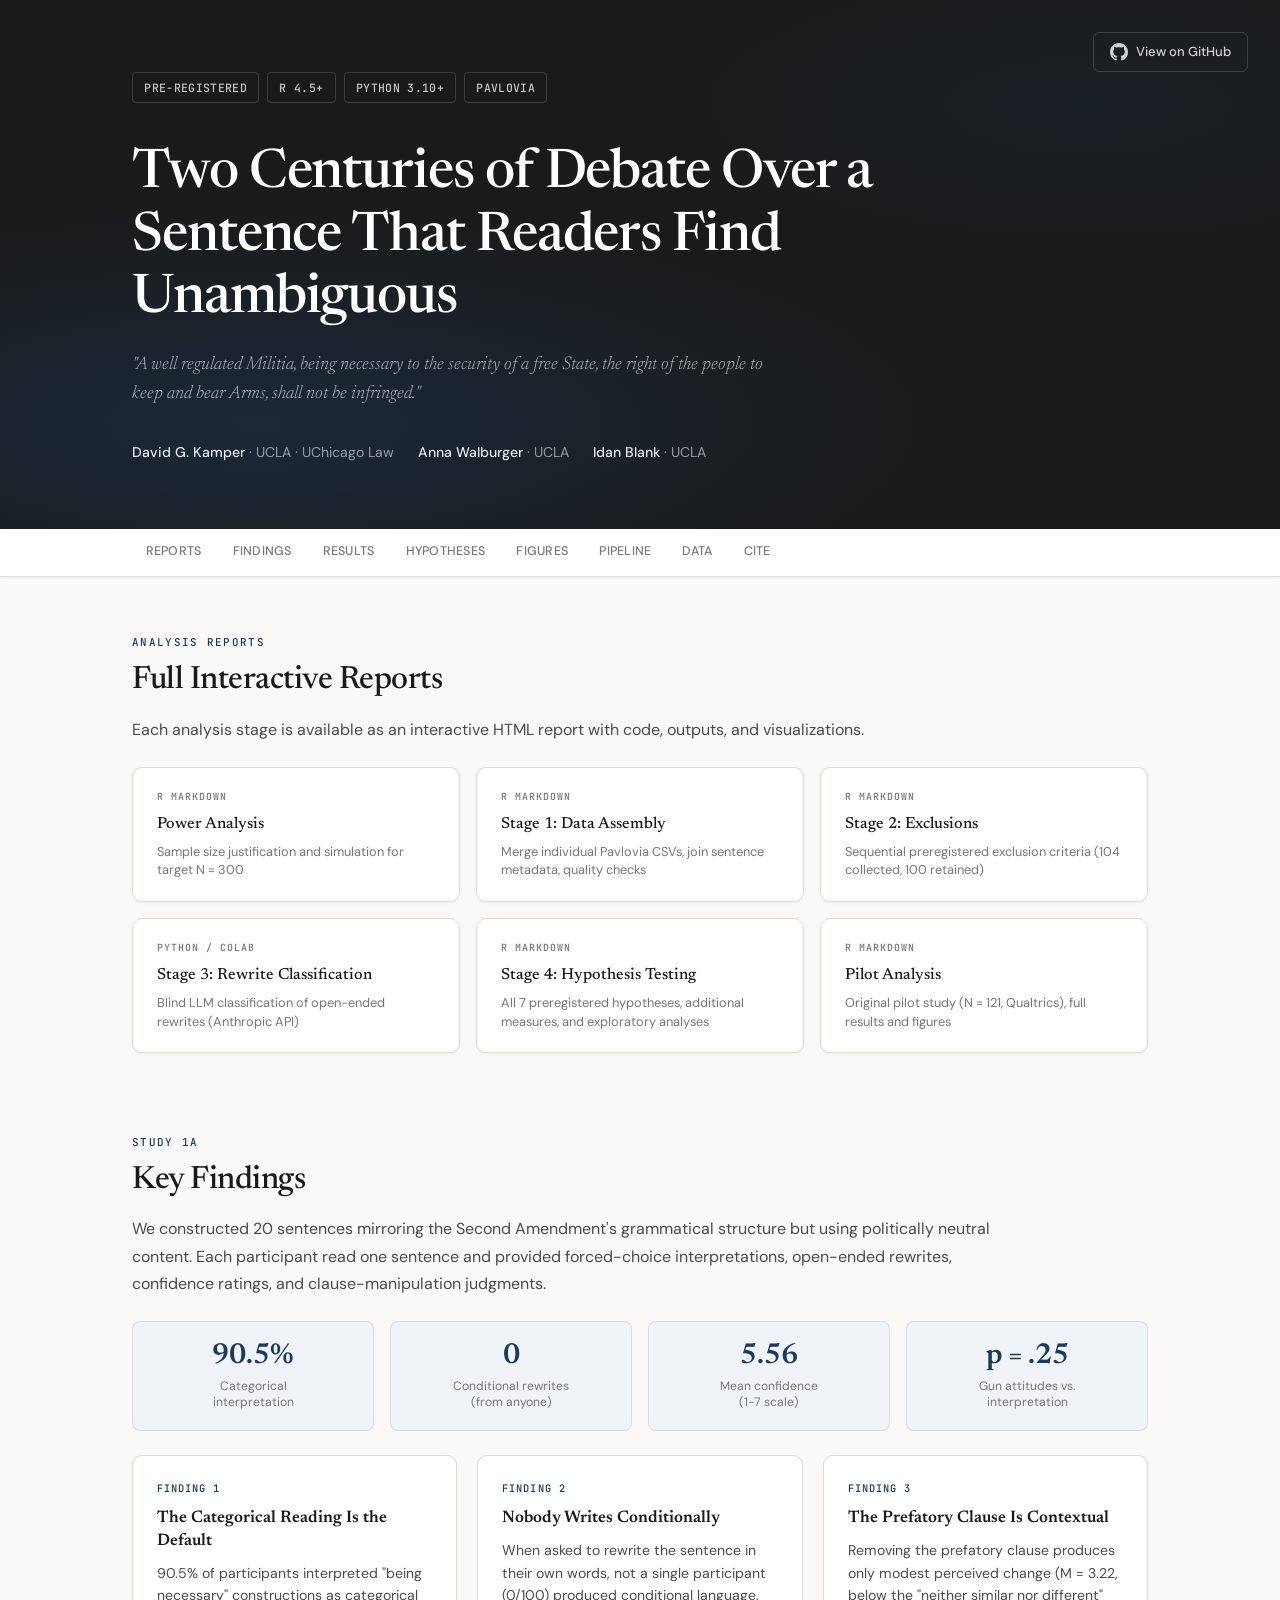
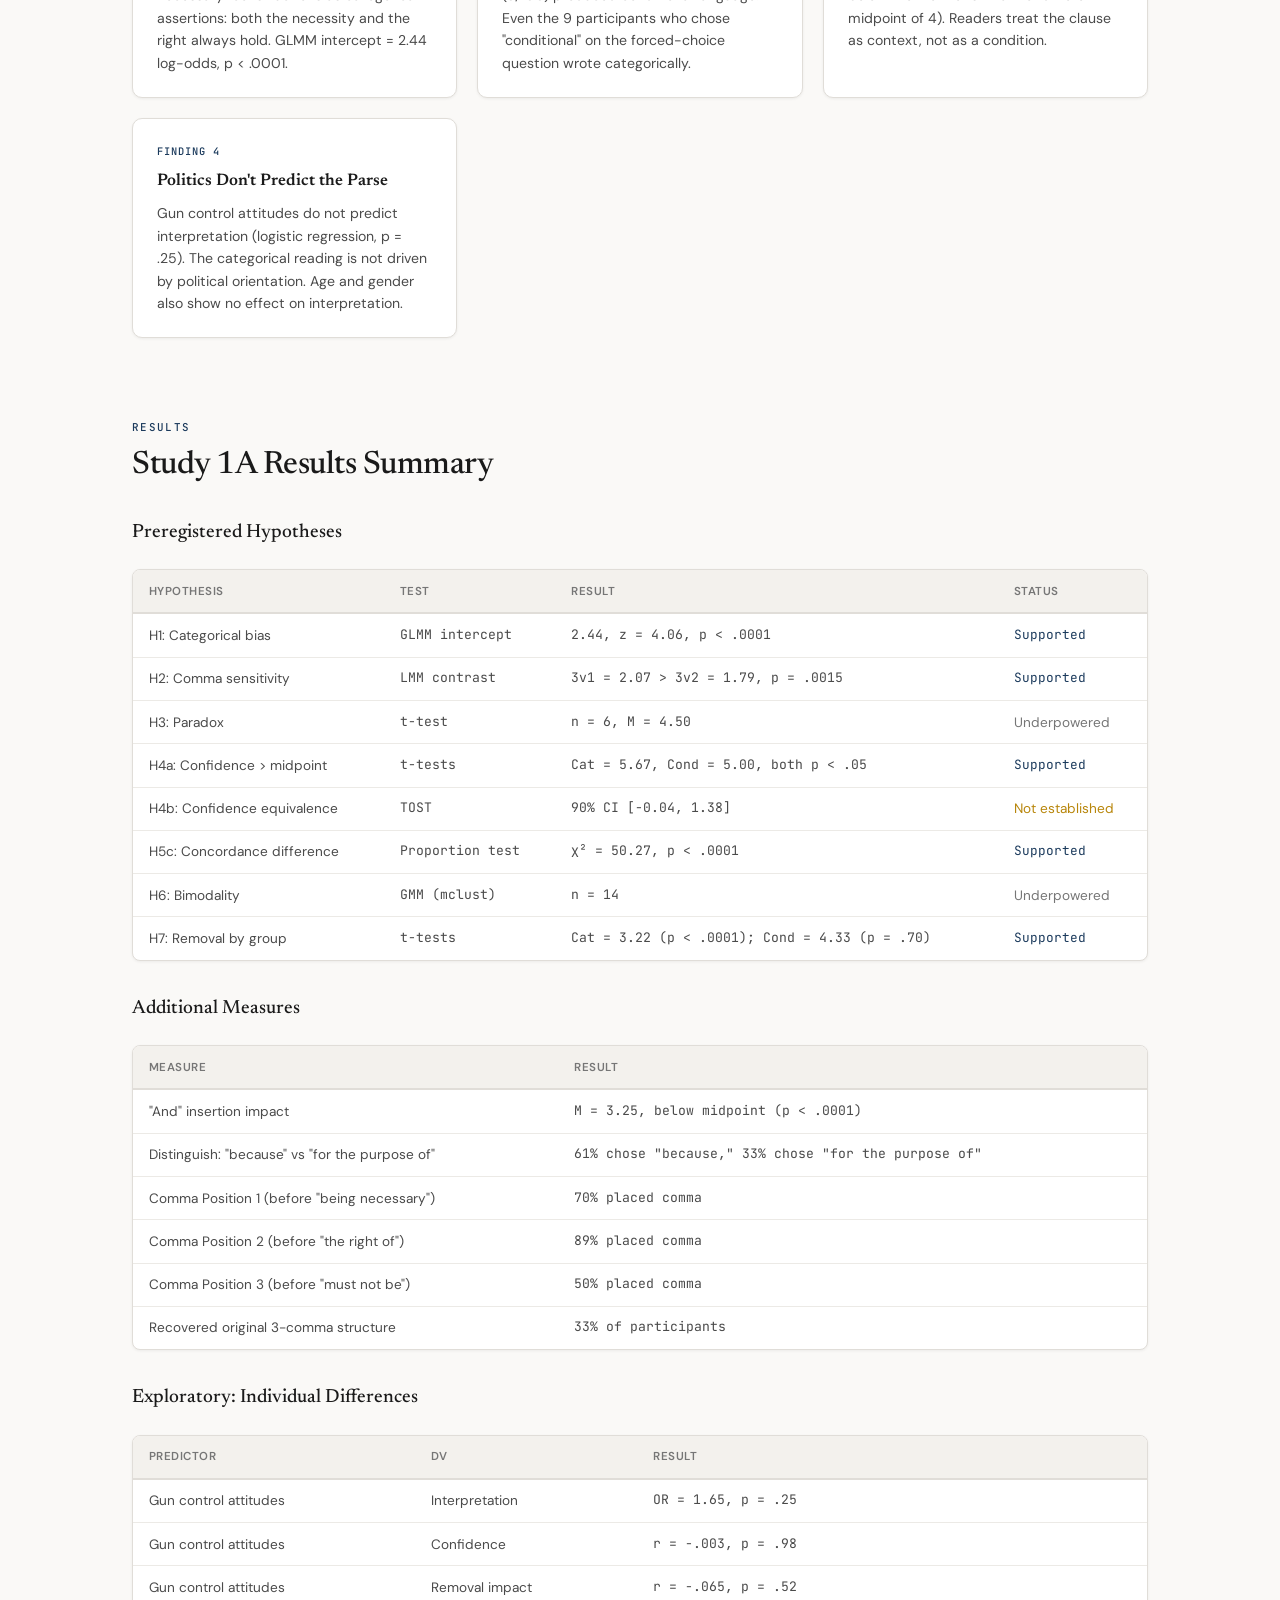
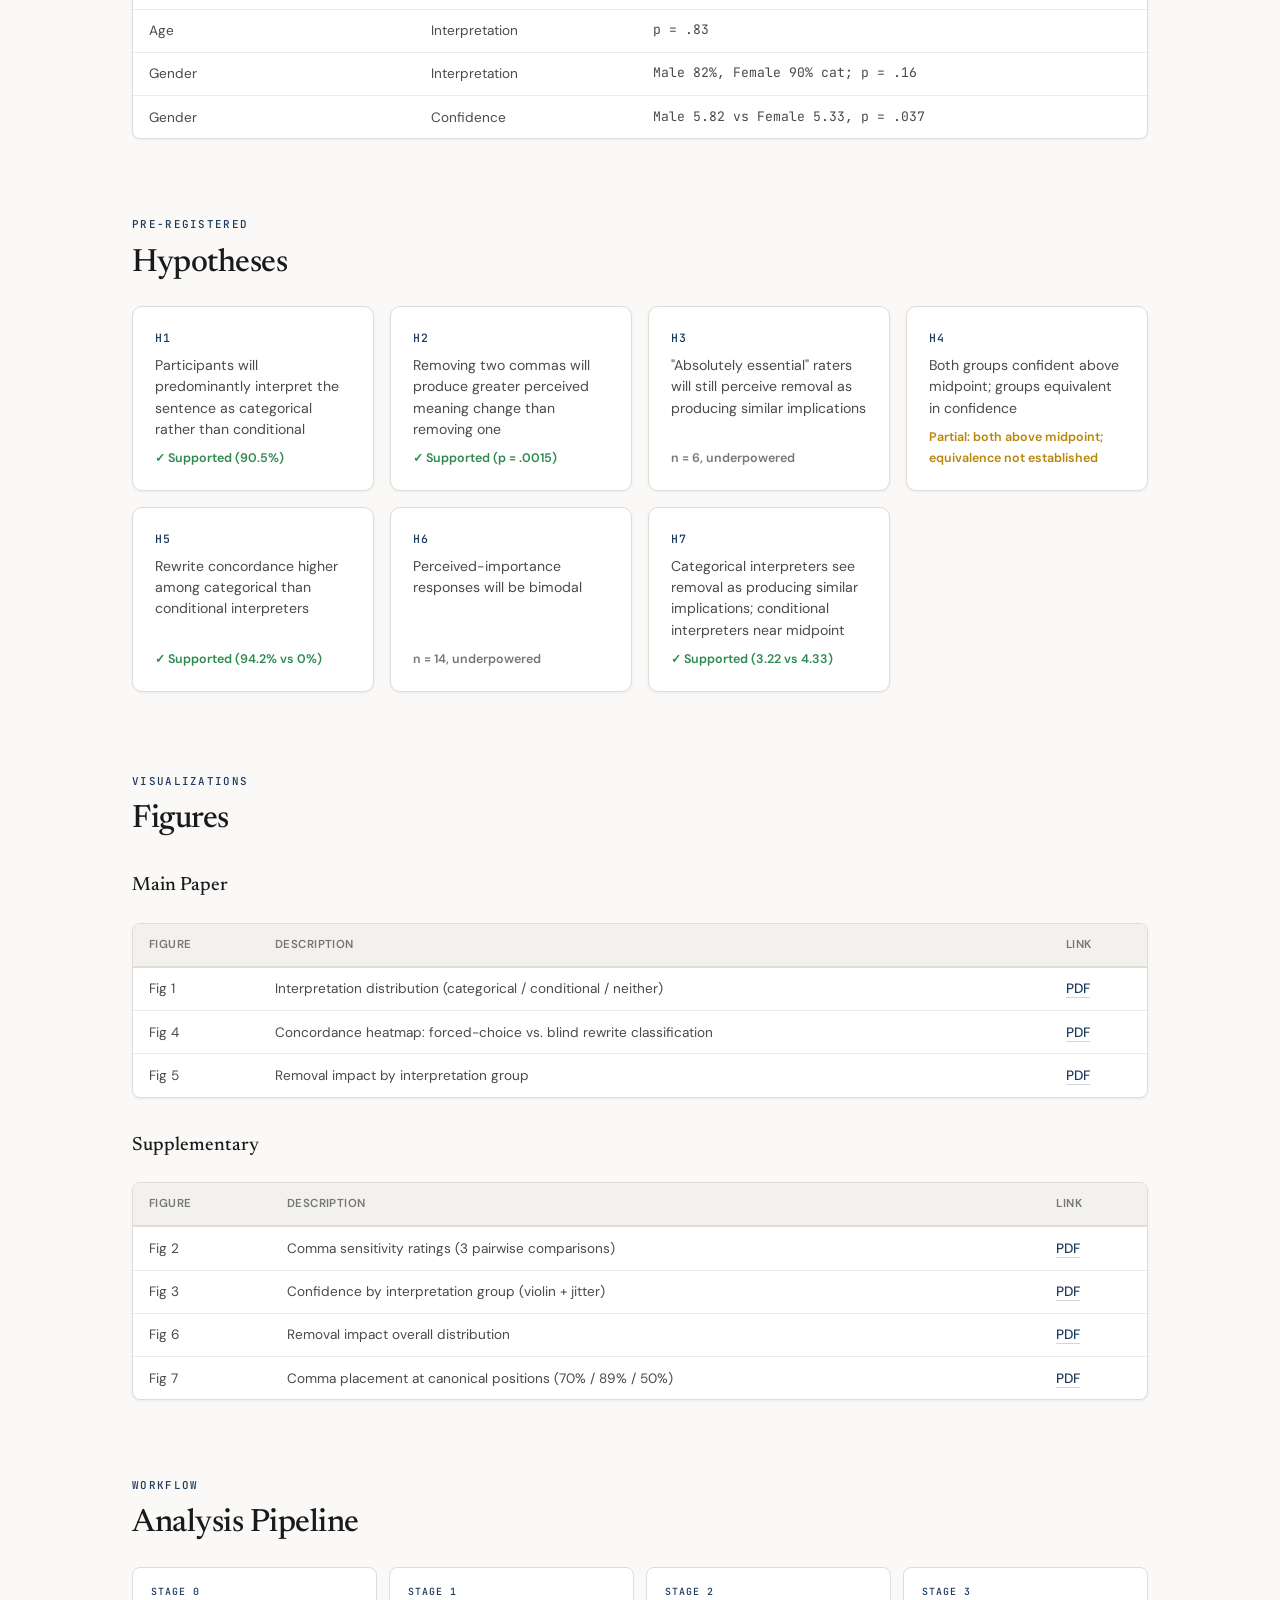
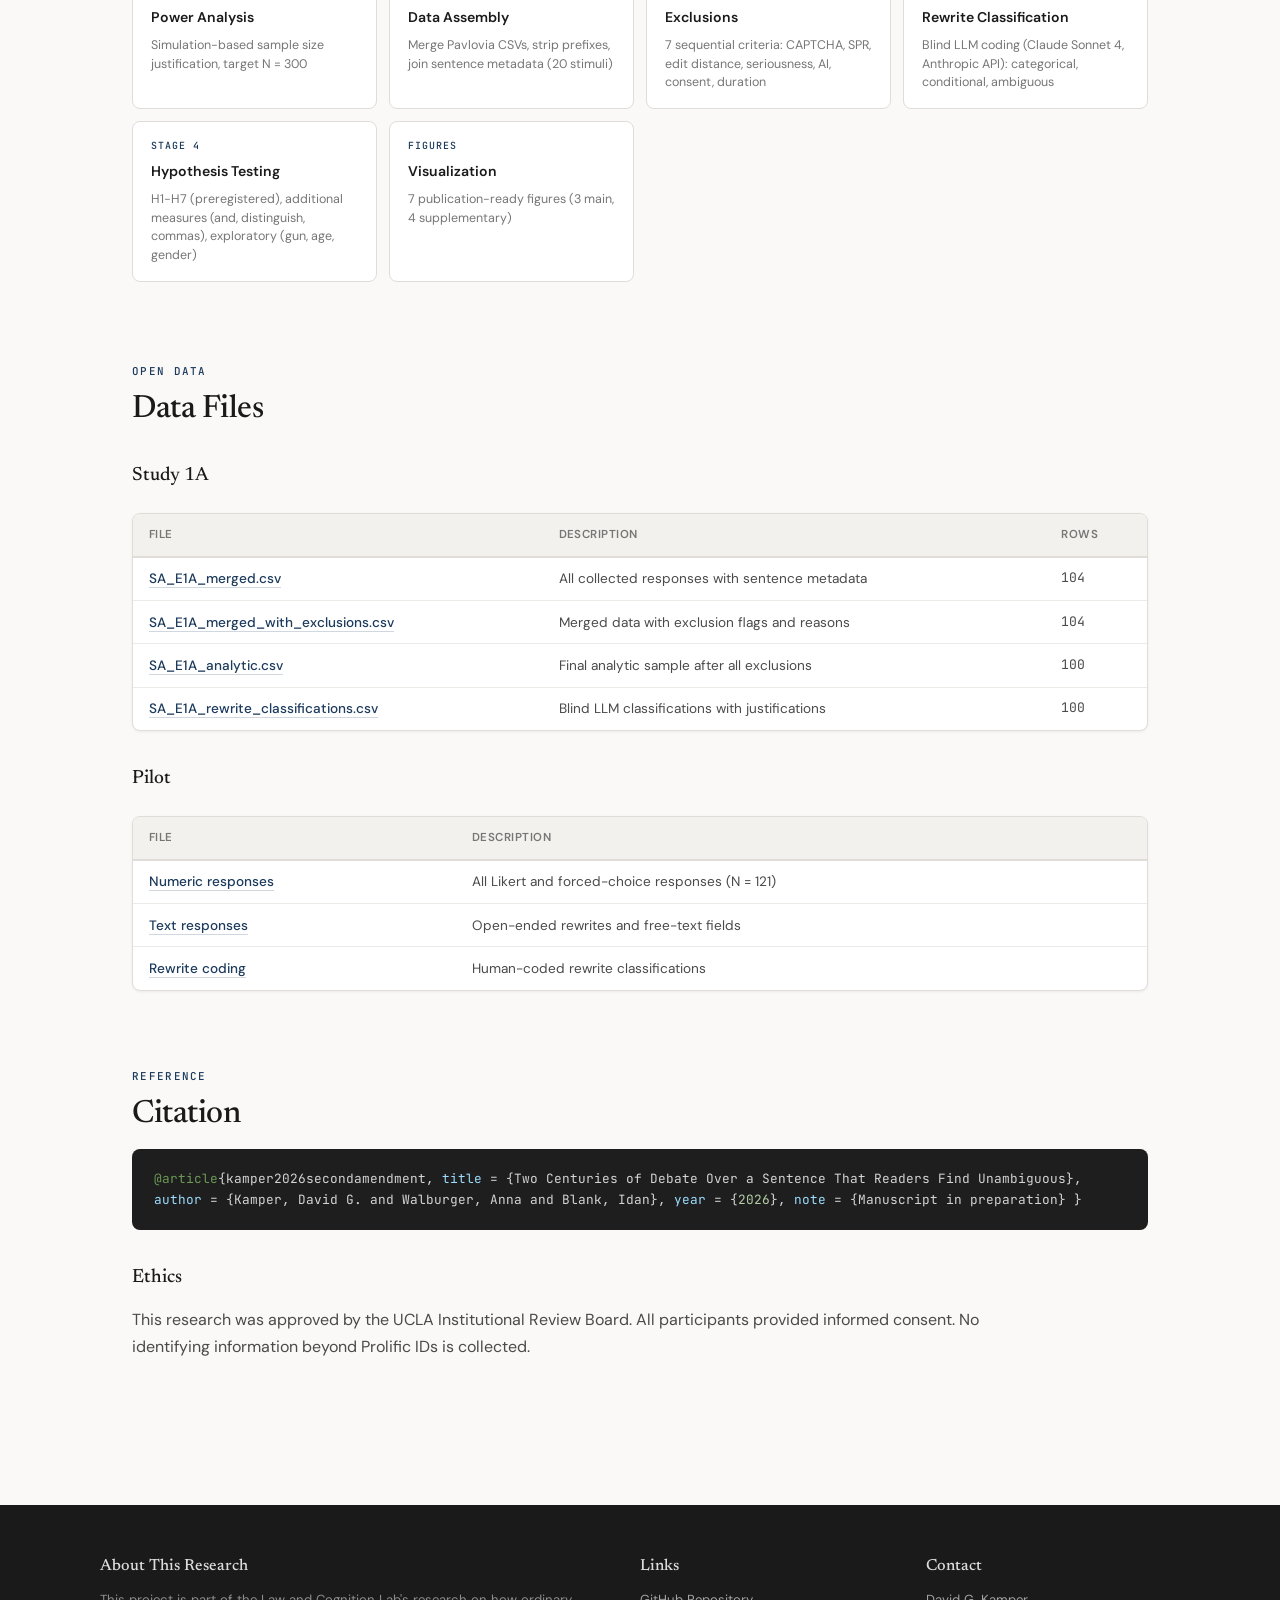
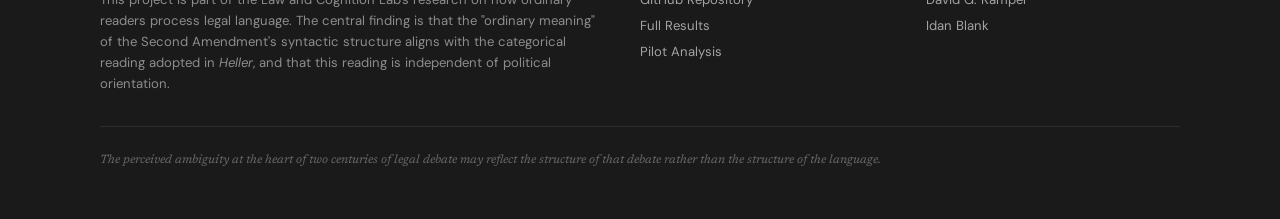
==== index.html @ bdb64052 "push index" ====
<!DOCTYPE html>
<html lang="en">
<head>
<meta charset="UTF-8">
<meta name="viewport" content="width=device-width, initial-scale=1.0">
<title>Two Centuries of Debate Over a Sentence That Readers Find Unambiguous</title>
<meta name="description" content="Empirical evidence for Second Amendment textualism: how contemporary readers interpret 'being necessary' constructions">
<link rel="preconnect" href="https://fonts.googleapis.com">
<link rel="preconnect" href="https://fonts.gstatic.com" crossorigin>
<link href="https://fonts.googleapis.com/css2?family=Newsreader:ital,opsz,wght@0,6..72,300;0,6..72,400;0,6..72,500;0,6..72,600;1,6..72,400;1,6..72,500&family=JetBrains+Mono:wght@400;500&family=DM+Sans:ital,wght@0,400;0,500;0,600;1,400&display=swap" rel="stylesheet">
<style>
  :root {
    --ink: #1a1a1a;
    --ink-secondary: #4a4a4a;
    --ink-muted: #767676;
    --surface: #faf9f7;
    --surface-warm: #f3f1ed;
    --surface-card: #ffffff;
    --accent: #1B3A5C;
    --accent-light: #2a5580;
    --accent-bg: #f0f4f8;
    --accent-red: #A4243B;
    --border: #e0ddd8;
    --border-light: #eceae6;
    --shadow-sm: 0 1px 3px rgba(0,0,0,.06);
    --shadow-md: 0 4px 16px rgba(0,0,0,.07);
    --serif: 'Newsreader', 'Georgia', serif;
    --sans: 'DM Sans', -apple-system, sans-serif;
    --mono: 'JetBrains Mono', 'Menlo', monospace;
    --max-w: 860px;
    --max-w-wide: 1080px;
  }

  *, *::before, *::after { box-sizing: border-box; margin: 0; padding: 0; }
  html { scroll-behavior: smooth; }

  body {
    font-family: var(--sans);
    font-size: 16px;
    line-height: 1.7;
    color: var(--ink);
    background: var(--surface);
    -webkit-font-smoothing: antialiased;
  }

  /* ===== HERO ===== */
  .hero {
    background: var(--ink);
    color: #fff;
    position: relative;
    overflow: hidden;
  }
  .hero::before {
    content: '';
    position: absolute;
    inset: 0;
    background:
      radial-gradient(ellipse 80% 60% at 20% 80%, rgba(27,58,92,.45) 0%, transparent 70%),
      radial-gradient(ellipse 60% 50% at 85% 20%, rgba(27,58,92,.2) 0%, transparent 60%);
    pointer-events: none;
  }
  .hero-inner {
    max-width: var(--max-w-wide);
    margin: 0 auto;
    padding: 4.5rem 2rem 4rem;
    position: relative;
    z-index: 1;
  }
  .hero-badges {
    display: flex;
    gap: .5rem;
    flex-wrap: wrap;
    margin-bottom: 2.5rem;
  }
  .hero-badges a {
    display: inline-flex;
    align-items: center;
    gap: .35rem;
    padding: .3rem .7rem;
    border-radius: 4px;
    font-size: .72rem;
    font-family: var(--mono);
    font-weight: 500;
    text-decoration: none;
    letter-spacing: .03em;
    text-transform: uppercase;
    border: 1px solid rgba(255,255,255,.15);
    color: rgba(255,255,255,.75);
    transition: all .2s;
  }
  .hero-badges a:hover {
    border-color: rgba(255,255,255,.4);
    color: #fff;
    background: rgba(255,255,255,.06);
  }
  .hero h1 {
    font-family: var(--serif);
    font-size: clamp(2.2rem, 5vw, 3.4rem);
    font-weight: 500;
    line-height: 1.15;
    letter-spacing: -.02em;
    max-width: 780px;
    margin-bottom: 1.2rem;
  }
  .hero-subtitle {
    font-family: var(--serif);
    font-size: clamp(.95rem, 2vw, 1.15rem);
    font-weight: 300;
    line-height: 1.6;
    color: rgba(255,255,255,.65);
    max-width: 660px;
    margin-bottom: 2rem;
    font-style: italic;
  }
  .hero-authors {
    display: flex;
    flex-wrap: wrap;
    gap: .4rem 1.5rem;
    font-size: .88rem;
    color: rgba(255,255,255,.55);
  }
  .hero-authors span { white-space: nowrap; }
  .hero-authors strong { color: rgba(255,255,255,.9); font-weight: 500; }
  .hero-github {
    position: absolute;
    top: 2rem;
    right: 2rem;
    z-index: 2;
    display: flex;
    align-items: center;
    gap: .5rem;
    padding: .5rem 1rem;
    border-radius: 6px;
    border: 1px solid rgba(255,255,255,.15);
    color: rgba(255,255,255,.8);
    text-decoration: none;
    font-size: .82rem;
    font-weight: 500;
    transition: all .2s;
  }
  .hero-github:hover {
    background: rgba(255,255,255,.08);
    border-color: rgba(255,255,255,.3);
    color: #fff;
  }
  .hero-github svg { width: 18px; height: 18px; fill: currentColor; }

  /* ===== NAV ===== */
  .nav-bar {
    background: var(--surface-card);
    border-bottom: 1px solid var(--border);
    position: sticky;
    top: 0;
    z-index: 100;
    box-shadow: var(--shadow-sm);
  }
  .nav-inner {
    max-width: var(--max-w-wide);
    margin: 0 auto;
    padding: 0 2rem;
    display: flex;
    gap: .25rem;
    overflow-x: auto;
    scrollbar-width: none;
  }
  .nav-inner::-webkit-scrollbar { display: none; }
  .nav-inner a {
    display: inline-block;
    padding: .75rem .85rem;
    font-size: .78rem;
    font-weight: 500;
    letter-spacing: .02em;
    text-transform: uppercase;
    text-decoration: none;
    color: var(--ink-muted);
    white-space: nowrap;
    border-bottom: 2px solid transparent;
    transition: all .15s;
  }
  .nav-inner a:hover { color: var(--ink); border-bottom-color: var(--border); }

  /* ===== MAIN ===== */
  .main { max-width: var(--max-w-wide); margin: 0 auto; padding: 0 2rem 5rem; }

  /* ===== SECTIONS ===== */
  .section { padding: 3.5rem 0 0; }
  .section-label {
    font-family: var(--mono);
    font-size: .68rem;
    font-weight: 500;
    letter-spacing: .12em;
    text-transform: uppercase;
    color: var(--accent);
    margin-bottom: .6rem;
  }
  .section h2 {
    font-family: var(--serif);
    font-size: clamp(1.5rem, 3vw, 2rem);
    font-weight: 500;
    letter-spacing: -.015em;
    line-height: 1.2;
    margin-bottom: 1rem;
  }
  .section h3 {
    font-family: var(--serif);
    font-size: 1.2rem;
    font-weight: 500;
    margin: 2rem 0 .75rem;
    color: var(--ink);
  }
  .section p {
    max-width: var(--max-w);
    color: var(--ink-secondary);
    margin-bottom: 1rem;
  }
  .amendment-quote {
    font-family: var(--serif);
    font-style: italic;
    font-size: 1.05rem;
    color: var(--ink-muted);
    border-left: 3px solid var(--accent);
    padding: .8rem 1.2rem;
    margin: 1.5rem 0;
    max-width: var(--max-w);
    line-height: 1.6;
  }

  /* ===== STAT HIGHLIGHT ===== */
  .stat-row {
    display: grid;
    grid-template-columns: repeat(auto-fit, minmax(170px, 1fr));
    gap: 1rem;
    margin: 1.5rem 0;
  }
  .stat-box {
    background: var(--accent-bg);
    border: 1px solid rgba(27,58,92,.12);
    border-radius: 8px;
    padding: 1.2rem;
    text-align: center;
  }
  .stat-box .stat-val {
    font-family: var(--serif);
    font-size: 1.8rem;
    font-weight: 600;
    color: var(--accent);
    line-height: 1.1;
  }
  .stat-box .stat-label {
    font-size: .76rem;
    color: var(--ink-muted);
    margin-top: .3rem;
    line-height: 1.35;
  }

  /* ===== FINDINGS CARDS ===== */
  .findings-grid {
    display: grid;
    grid-template-columns: repeat(auto-fit, minmax(280px, 1fr));
    gap: 1.25rem;
    margin: 1.5rem 0;
  }
  .finding-card {
    background: var(--surface-card);
    border: 1px solid var(--border);
    border-radius: 10px;
    padding: 1.5rem 1.5rem 1.4rem;
    box-shadow: var(--shadow-sm);
    transition: box-shadow .2s, transform .2s;
  }
  .finding-card:hover { box-shadow: var(--shadow-md); transform: translateY(-2px); }
  .finding-card .finding-num {
    font-family: var(--mono);
    font-size: .65rem;
    font-weight: 500;
    letter-spacing: .1em;
    text-transform: uppercase;
    color: var(--accent);
    margin-bottom: .6rem;
  }
  .finding-card .finding-title {
    font-family: var(--serif);
    font-size: 1.05rem;
    font-weight: 600;
    line-height: 1.35;
    margin-bottom: .6rem;
  }
  .finding-card p { font-size: .88rem; line-height: 1.6; color: var(--ink-secondary); margin: 0; }

  /* ===== TABLES ===== */
  .table-wrap {
    overflow-x: auto;
    margin: 1.25rem 0;
    border-radius: 8px;
    border: 1px solid var(--border);
    background: var(--surface-card);
    box-shadow: var(--shadow-sm);
  }
  table { width: 100%; border-collapse: collapse; font-size: .85rem; }
  thead th {
    text-align: left;
    padding: .7rem 1rem;
    font-weight: 600;
    font-size: .72rem;
    letter-spacing: .04em;
    text-transform: uppercase;
    color: var(--ink-muted);
    background: var(--surface-warm);
    border-bottom: 2px solid var(--border);
    white-space: nowrap;
  }
  tbody td {
    padding: .6rem 1rem;
    border-bottom: 1px solid var(--border-light);
    color: var(--ink-secondary);
    vertical-align: top;
  }
  tbody tr:last-child td { border-bottom: none; }
  tbody tr:hover { background: rgba(0,0,0,.015); }
  td a { color: var(--accent); text-decoration: none; font-weight: 500; border-bottom: 1px solid rgba(27,58,92,.2); transition: border-color .15s; }
  td a:hover { border-color: var(--accent); }
  .sig { font-family: var(--mono); font-size: .8rem; color: var(--accent); }
  td.mono { font-family: var(--mono); font-size: .82rem; }

  /* ===== HYPOTHESIS CARDS ===== */
  .hyp-grid {
    display: grid;
    grid-template-columns: repeat(auto-fit, minmax(240px, 1fr));
    gap: 1rem;
    margin: 1.5rem 0;
  }
  .hyp-card {
    background: var(--surface-card);
    border: 1px solid var(--border);
    border-radius: 10px;
    padding: 1.3rem 1.4rem;
    box-shadow: var(--shadow-sm);
    display: flex;
    flex-direction: column;
    gap: .5rem;
  }
  .hyp-card .hyp-id { font-family: var(--mono); font-size: .72rem; font-weight: 500; letter-spacing: .08em; color: var(--accent); }
  .hyp-card .hyp-desc { font-size: .88rem; color: var(--ink-secondary); line-height: 1.5; flex: 1; }
  .hyp-card .hyp-status { font-size: .78rem; font-weight: 600; display: flex; align-items: center; gap: .3rem; }
  .hyp-status.supported { color: #2d8a4e; }
  .hyp-status.underpowered { color: var(--ink-muted); }
  .hyp-status.partial { color: #b8860b; }

  /* ===== REPORT LINKS ===== */
  .report-grid {
    display: grid;
    grid-template-columns: repeat(auto-fit, minmax(280px, 1fr));
    gap: 1rem;
    margin: 1.5rem 0;
  }
  .report-card {
    display: block;
    background: var(--surface-card);
    border: 1px solid var(--border);
    border-radius: 10px;
    padding: 1.3rem 1.5rem;
    text-decoration: none;
    box-shadow: var(--shadow-sm);
    transition: all .2s;
    position: relative;
    overflow: hidden;
  }
  .report-card:hover { box-shadow: var(--shadow-md); border-color: rgba(27,58,92,.25); transform: translateY(-2px); }
  .report-card::after {
    content: '\2192';
    position: absolute;
    right: 1.2rem;
    top: 50%;
    transform: translateY(-50%);
    color: var(--accent);
    font-size: 1.1rem;
    opacity: 0;
    transition: all .2s;
  }
  .report-card:hover::after { opacity: 1; }
  .report-card .rc-lang { font-family: var(--mono); font-size: .62rem; font-weight: 500; letter-spacing: .1em; text-transform: uppercase; color: var(--ink-muted); margin-bottom: .35rem; }
  .report-card .rc-title { font-family: var(--serif); font-size: 1rem; font-weight: 500; color: var(--ink); margin-bottom: .3rem; padding-right: 1.5rem; }
  .report-card .rc-desc { font-size: .8rem; color: var(--ink-muted); line-height: 1.45; }

  /* ===== PIPELINE ===== */
  .pipeline {
    display: grid;
    grid-template-columns: repeat(auto-fit, minmax(220px, 1fr));
    gap: .75rem;
    margin: 1.5rem 0;
  }
  .pipe-step {
    background: var(--surface-card);
    border: 1px solid var(--border);
    border-radius: 8px;
    padding: 1rem 1.1rem;
  }
  .pipe-step .pipe-num { font-family: var(--mono); font-size: .62rem; font-weight: 500; letter-spacing: .1em; text-transform: uppercase; color: var(--accent); margin-bottom: .3rem; }
  .pipe-step .pipe-title { font-weight: 600; font-size: .88rem; margin-bottom: .4rem; }
  .pipe-step .pipe-items { font-size: .78rem; color: var(--ink-muted); line-height: 1.5; }

  /* ===== CODE BLOCK ===== */
  .code-block {
    background: #1e1e1e;
    color: #d4d4d4;
    border-radius: 8px;
    padding: 1.2rem 1.4rem;
    font-family: var(--mono);
    font-size: .8rem;
    line-height: 1.65;
    overflow-x: auto;
    margin: 1rem 0;
  }
  .code-block .comment { color: #6a9955; }
  .code-block .val { color: #b5cea8; }
  .code-block .key { color: #9cdcfe; }

  /* ===== FOOTER ===== */
  .footer {
    background: var(--ink);
    color: rgba(255,255,255,.5);
    padding: 3rem 2rem;
    margin-top: 3rem;
  }
  .footer-inner {
    max-width: var(--max-w-wide);
    margin: 0 auto;
    display: grid;
    grid-template-columns: 2fr 1fr 1fr;
    gap: 2rem;
  }
  .footer h4 { color: rgba(255,255,255,.85); font-family: var(--serif); font-size: 1rem; font-weight: 500; margin-bottom: .6rem; }
  .footer p, .footer a { font-size: .82rem; line-height: 1.6; }
  .footer a { color: rgba(255,255,255,.6); text-decoration: none; transition: color .15s; }
  .footer a:hover { color: #fff; }
  .footer .footer-links { display: flex; flex-direction: column; gap: .3rem; }
  .footer-bottom {
    max-width: var(--max-w-wide);
    margin: 2rem auto 0;
    padding-top: 1.5rem;
    border-top: 1px solid rgba(255,255,255,.08);
    font-size: .75rem;
    font-style: italic;
    font-family: var(--serif);
    color: rgba(255,255,255,.35);
    line-height: 1.6;
  }

  @media (max-width: 768px) {
    .hero-inner { padding: 3rem 1.25rem 2.5rem; }
    .hero-github { position: static; margin-bottom: 1.5rem; width: fit-content; }
    .main { padding: 0 1.25rem 3rem; }
    .footer-inner { grid-template-columns: 1fr; gap: 1.5rem; }
    .nav-inner { padding: 0 1rem; }
  }

  @keyframes fadeUp {
    from { opacity: 0; transform: translateY(16px); }
    to { opacity: 1; transform: translateY(0); }
  }
  .hero h1, .hero-subtitle, .hero-authors, .hero-badges {
    animation: fadeUp .6s ease both;
  }
  .hero-subtitle { animation-delay: .1s; }
  .hero-authors { animation-delay: .2s; }
  .hero-badges { animation-delay: .05s; }
</style>
</head>
<body>

<!-- ===== HERO ===== -->
<header class="hero">
  <a class="hero-github" href="https://github.com/DGK-Law-and-Cognition-Lab/SecondAmendmentDependencies" target="_blank" rel="noopener">
    <svg viewBox="0 0 16 16"><path d="M8 0C3.58 0 0 3.58 0 8c0 3.54 2.29 6.53 5.47 7.59.4.07.55-.17.55-.38 0-.19-.01-.82-.01-1.49-2.01.37-2.53-.49-2.69-.94-.09-.23-.48-.94-.82-1.13-.28-.15-.68-.52-.01-.53.63-.01 1.08.58 1.23.82.72 1.21 1.87.87 2.33.66.07-.52.28-.87.51-1.07-1.78-.2-3.64-.89-3.64-3.95 0-.87.31-1.59.82-2.15-.08-.2-.36-1.02.08-2.12 0 0 .67-.21 2.2.82.64-.18 1.32-.27 2-.27.68 0 1.36.09 2 .27 1.53-1.04 2.2-.82 2.2-.82.44 1.1.16 1.92.08 2.12.51.56.82 1.27.82 2.15 0 3.07-1.87 3.75-3.65 3.95.29.25.54.73.54 1.48 0 1.07-.01 1.93-.01 2.2 0 .21.15.46.55.38A8.013 8.013 0 0016 8c0-4.42-3.58-8-8-8z"/></svg>
    View on GitHub
  </a>
  <div class="hero-inner">
    <div class="hero-badges">
      <a href="#">Pre-registered</a>
      <a href="https://www.r-project.org/" target="_blank" rel="noopener">R 4.5+</a>
      <a href="https://www.python.org/" target="_blank" rel="noopener">Python 3.10+</a>
      <a href="https://pavlovia.org/" target="_blank" rel="noopener">Pavlovia</a>
    </div>
    <h1>Two Centuries of Debate Over a Sentence That Readers Find Unambiguous</h1>
    <p class="hero-subtitle">"A well regulated Militia, being necessary to the security of a free State, the right of the people to keep and bear Arms, shall not be infringed."</p>
    <div class="hero-authors">
      <span><strong>David G. Kamper</strong> &middot; UCLA &middot; UChicago Law</span>
      <span><strong>Anna Walburger</strong> &middot; UCLA</span>
      <span><strong>Idan Blank</strong> &middot; UCLA</span>
    </div>
  </div>
</header>

<!-- ===== NAV ===== -->
<nav class="nav-bar">
  <div class="nav-inner">
    <a href="#reports">Reports</a>
    <a href="#findings">Findings</a>
    <a href="#results">Results</a>
    <a href="#hypotheses">Hypotheses</a>
    <a href="#figures">Figures</a>
    <a href="#pipeline">Pipeline</a>
    <a href="#data">Data</a>
    <a href="#cite">Cite</a>
  </div>
</nav>

<main class="main">

  <!-- ===== REPORTS ===== -->
  <section class="section" id="reports">
    <div class="section-label">Analysis Reports</div>
    <h2>Full Interactive Reports</h2>
    <p>Each analysis stage is available as an interactive HTML report with code, outputs, and visualizations.</p>

    <div class="report-grid">
      <a class="report-card" href="Code/R/Study1A/SA_E1A_Power_Analysis_v2.html">
        <div class="rc-lang">R Markdown</div>
        <div class="rc-title">Power Analysis</div>
        <div class="rc-desc">Sample size justification and simulation for target N = 300</div>
      </a>
      <a class="report-card" href="Code/R/Study1A/SA_E1A_Stage1_DataAssembly.html">
        <div class="rc-lang">R Markdown</div>
        <div class="rc-title">Stage 1: Data Assembly</div>
        <div class="rc-desc">Merge individual Pavlovia CSVs, join sentence metadata, quality checks</div>
      </a>
      <a class="report-card" href="Code/R/Study1A/SA_E1A_Stage2_Exclusions.html">
        <div class="rc-lang">R Markdown</div>
        <div class="rc-title">Stage 2: Exclusions</div>
        <div class="rc-desc">Sequential preregistered exclusion criteria (104 collected, 100 retained)</div>
      </a>
      <a class="report-card" href="Code/Python/Study1A/SA_E1A_Stage3_RewriteClassification.html">
        <div class="rc-lang">Python / Colab</div>
        <div class="rc-title">Stage 3: Rewrite Classification</div>
        <div class="rc-desc">Blind LLM classification of open-ended rewrites (Anthropic API)</div>
      </a>
      <a class="report-card" href="Code/R/Study1A/SA_E1A_Stage4_HypothesisTesting.html">
        <div class="rc-lang">R Markdown</div>
        <div class="rc-title">Stage 4: Hypothesis Testing</div>
        <div class="rc-desc">All 7 preregistered hypotheses, additional measures, and exploratory analyses</div>
      </a>
      <a class="report-card" href="Code/R/Pilot/PilotAnalysis_Final.html">
        <div class="rc-lang">R Markdown</div>
        <div class="rc-title">Pilot Analysis</div>
        <div class="rc-desc">Original pilot study (N = 121, Qualtrics), full results and figures</div>
      </a>
    </div>
  </section>

  <!-- ===== KEY FINDINGS ===== -->
  <section class="section" id="findings">
    <div class="section-label">Study 1A</div>
    <h2>Key Findings</h2>
    <p>We constructed 20 sentences mirroring the Second Amendment's grammatical structure but using politically neutral content. Each participant read one sentence and provided forced-choice interpretations, open-ended rewrites, confidence ratings, and clause-manipulation judgments.</p>

    <div class="stat-row">
      <div class="stat-box">
        <div class="stat-val">90.5%</div>
        <div class="stat-label">Categorical<br>interpretation</div>
      </div>
      <div class="stat-box">
        <div class="stat-val">0</div>
        <div class="stat-label">Conditional rewrites<br>(from anyone)</div>
      </div>
      <div class="stat-box">
        <div class="stat-val">5.56</div>
        <div class="stat-label">Mean confidence<br>(1-7 scale)</div>
      </div>
      <div class="stat-box">
        <div class="stat-val">p = .25</div>
        <div class="stat-label">Gun attitudes vs.<br>interpretation</div>
      </div>
    </div>

    <div class="findings-grid">
      <div class="finding-card">
        <div class="finding-num">Finding 1</div>
        <div class="finding-title">The Categorical Reading Is the Default</div>
        <p>90.5% of participants interpreted "being necessary" constructions as categorical assertions: both the necessity and the right always hold. GLMM intercept = 2.44 log-odds, p &lt; .0001.</p>
      </div>
      <div class="finding-card">
        <div class="finding-num">Finding 2</div>
        <div class="finding-title">Nobody Writes Conditionally</div>
        <p>When asked to rewrite the sentence in their own words, not a single participant (0/100) produced conditional language. Even the 9 participants who chose "conditional" on the forced-choice question wrote categorically.</p>
      </div>
      <div class="finding-card">
        <div class="finding-num">Finding 3</div>
        <div class="finding-title">The Prefatory Clause Is Contextual</div>
        <p>Removing the prefatory clause produces only modest perceived change (M = 3.22, below the "neither similar nor different" midpoint of 4). Readers treat the clause as context, not as a condition.</p>
      </div>
      <div class="finding-card">
        <div class="finding-num">Finding 4</div>
        <div class="finding-title">Politics Don't Predict the Parse</div>
        <p>Gun control attitudes do not predict interpretation (logistic regression, p = .25). The categorical reading is not driven by political orientation. Age and gender also show no effect on interpretation.</p>
      </div>
    </div>
  </section>

  <!-- ===== RESULTS TABLE ===== -->
  <section class="section" id="results">
    <div class="section-label">Results</div>
    <h2>Study 1A Results Summary</h2>

    <h3>Preregistered Hypotheses</h3>
    <div class="table-wrap">
      <table>
        <thead><tr><th>Hypothesis</th><th>Test</th><th>Result</th><th>Status</th></tr></thead>
        <tbody>
          <tr><td>H1: Categorical bias</td><td class="mono">GLMM intercept</td><td class="mono">2.44, z = 4.06, p &lt; .0001</td><td class="sig">Supported</td></tr>
          <tr><td>H2: Comma sensitivity</td><td class="mono">LMM contrast</td><td class="mono">3v1 = 2.07 > 3v2 = 1.79, p = .0015</td><td class="sig">Supported</td></tr>
          <tr><td>H3: Paradox</td><td class="mono">t-test</td><td class="mono">n = 6, M = 4.50</td><td style="color:var(--ink-muted)">Underpowered</td></tr>
          <tr><td>H4a: Confidence > midpoint</td><td class="mono">t-tests</td><td class="mono">Cat = 5.67, Cond = 5.00, both p &lt; .05</td><td class="sig">Supported</td></tr>
          <tr><td>H4b: Confidence equivalence</td><td class="mono">TOST</td><td class="mono">90% CI [-0.04, 1.38]</td><td style="color:#b8860b">Not established</td></tr>
          <tr><td>H5c: Concordance difference</td><td class="mono">Proportion test</td><td class="mono">&chi;&sup2; = 50.27, p &lt; .0001</td><td class="sig">Supported</td></tr>
          <tr><td>H6: Bimodality</td><td class="mono">GMM (mclust)</td><td class="mono">n = 14</td><td style="color:var(--ink-muted)">Underpowered</td></tr>
          <tr><td>H7: Removal by group</td><td class="mono">t-tests</td><td class="mono">Cat = 3.22 (p &lt; .0001); Cond = 4.33 (p = .70)</td><td class="sig">Supported</td></tr>
        </tbody>
      </table>
    </div>

    <h3>Additional Measures</h3>
    <div class="table-wrap">
      <table>
        <thead><tr><th>Measure</th><th>Result</th></tr></thead>
        <tbody>
          <tr><td>"And" insertion impact</td><td class="mono">M = 3.25, below midpoint (p &lt; .0001)</td></tr>
          <tr><td>Distinguish: "because" vs "for the purpose of"</td><td class="mono">61% chose "because," 33% chose "for the purpose of"</td></tr>
          <tr><td>Comma Position 1 (before "being necessary")</td><td class="mono">70% placed comma</td></tr>
          <tr><td>Comma Position 2 (before "the right of")</td><td class="mono">89% placed comma</td></tr>
          <tr><td>Comma Position 3 (before "must not be")</td><td class="mono">50% placed comma</td></tr>
          <tr><td>Recovered original 3-comma structure</td><td class="mono">33% of participants</td></tr>
        </tbody>
      </table>
    </div>

    <h3>Exploratory: Individual Differences</h3>
    <div class="table-wrap">
      <table>
        <thead><tr><th>Predictor</th><th>DV</th><th>Result</th></tr></thead>
        <tbody>
          <tr><td>Gun control attitudes</td><td>Interpretation</td><td class="mono">OR = 1.65, p = .25</td></tr>
          <tr><td>Gun control attitudes</td><td>Confidence</td><td class="mono">r = -.003, p = .98</td></tr>
          <tr><td>Gun control attitudes</td><td>Removal impact</td><td class="mono">r = -.065, p = .52</td></tr>
          <tr><td>Age</td><td>Interpretation</td><td class="mono">p = .83</td></tr>
          <tr><td>Gender</td><td>Interpretation</td><td class="mono">Male 82%, Female 90% cat; p = .16</td></tr>
          <tr><td>Gender</td><td>Confidence</td><td class="mono">Male 5.82 vs Female 5.33, p = .037</td></tr>
        </tbody>
      </table>
    </div>
  </section>

  <!-- ===== HYPOTHESES ===== -->
  <section class="section" id="hypotheses">
    <div class="section-label">Pre-registered</div>
    <h2>Hypotheses</h2>
    <div class="hyp-grid">
      <div class="hyp-card">
        <div class="hyp-id">H1</div>
        <div class="hyp-desc">Participants will predominantly interpret the sentence as categorical rather than conditional</div>
        <div class="hyp-status supported">&#10003; Supported (90.5%)</div>
      </div>
      <div class="hyp-card">
        <div class="hyp-id">H2</div>
        <div class="hyp-desc">Removing two commas will produce greater perceived meaning change than removing one</div>
        <div class="hyp-status supported">&#10003; Supported (p = .0015)</div>
      </div>
      <div class="hyp-card">
        <div class="hyp-id">H3</div>
        <div class="hyp-desc">"Absolutely essential" raters will still perceive removal as producing similar implications</div>
        <div class="hyp-status underpowered">n = 6, underpowered</div>
      </div>
      <div class="hyp-card">
        <div class="hyp-id">H4</div>
        <div class="hyp-desc">Both groups confident above midpoint; groups equivalent in confidence</div>
        <div class="hyp-status partial">Partial: both above midpoint; equivalence not established</div>
      </div>
      <div class="hyp-card">
        <div class="hyp-id">H5</div>
        <div class="hyp-desc">Rewrite concordance higher among categorical than conditional interpreters</div>
        <div class="hyp-status supported">&#10003; Supported (94.2% vs 0%)</div>
      </div>
      <div class="hyp-card">
        <div class="hyp-id">H6</div>
        <div class="hyp-desc">Perceived-importance responses will be bimodal</div>
        <div class="hyp-status underpowered">n = 14, underpowered</div>
      </div>
      <div class="hyp-card">
        <div class="hyp-id">H7</div>
        <div class="hyp-desc">Categorical interpreters see removal as producing similar implications; conditional interpreters near midpoint</div>
        <div class="hyp-status supported">&#10003; Supported (3.22 vs 4.33)</div>
      </div>
    </div>
  </section>

  <!-- ===== FIGURES ===== -->
  <section class="section" id="figures">
    <div class="section-label">Visualizations</div>
    <h2>Figures</h2>

    <h3>Main Paper</h3>
    <div class="table-wrap">
      <table>
        <thead><tr><th>Figure</th><th>Description</th><th>Link</th></tr></thead>
        <tbody>
          <tr><td>Fig 1</td><td>Interpretation distribution (categorical / conditional / neither)</td><td><a href="Figures/Study1A/Fig1.pdf">PDF</a></td></tr>
          <tr><td>Fig 4</td><td>Concordance heatmap: forced-choice vs. blind rewrite classification</td><td><a href="Figures/Study1A/Fig4.pdf">PDF</a></td></tr>
          <tr><td>Fig 5</td><td>Removal impact by interpretation group</td><td><a href="Figures/Study1A/Fig5.pdf">PDF</a></td></tr>
        </tbody>
      </table>
    </div>

    <h3>Supplementary</h3>
    <div class="table-wrap">
      <table>
        <thead><tr><th>Figure</th><th>Description</th><th>Link</th></tr></thead>
        <tbody>
          <tr><td>Fig 2</td><td>Comma sensitivity ratings (3 pairwise comparisons)</td><td><a href="Figures/Study1A/Fig2.pdf">PDF</a></td></tr>
          <tr><td>Fig 3</td><td>Confidence by interpretation group (violin + jitter)</td><td><a href="Figures/Study1A/Fig3.pdf">PDF</a></td></tr>
          <tr><td>Fig 6</td><td>Removal impact overall distribution</td><td><a href="Figures/Study1A/Fig6.pdf">PDF</a></td></tr>
          <tr><td>Fig 7</td><td>Comma placement at canonical positions (70% / 89% / 50%)</td><td><a href="Figures/Study1A/Fig7.pdf">PDF</a></td></tr>
        </tbody>
      </table>
    </div>
  </section>

  <!-- ===== PIPELINE ===== -->
  <section class="section" id="pipeline">
    <div class="section-label">Workflow</div>
    <h2>Analysis Pipeline</h2>
    <div class="pipeline">
      <div class="pipe-step">
        <div class="pipe-num">Stage 0</div>
        <div class="pipe-title">Power Analysis</div>
        <div class="pipe-items">Simulation-based sample size justification, target N&nbsp;=&nbsp;300</div>
      </div>
      <div class="pipe-step">
        <div class="pipe-num">Stage 1</div>
        <div class="pipe-title">Data Assembly</div>
        <div class="pipe-items">Merge Pavlovia CSVs, strip prefixes, join sentence metadata (20 stimuli)</div>
      </div>
      <div class="pipe-step">
        <div class="pipe-num">Stage 2</div>
        <div class="pipe-title">Exclusions</div>
        <div class="pipe-items">7 sequential criteria: CAPTCHA, SPR, edit distance, seriousness, AI, consent, duration</div>
      </div>
      <div class="pipe-step">
        <div class="pipe-num">Stage 3</div>
        <div class="pipe-title">Rewrite Classification</div>
        <div class="pipe-items">Blind LLM coding (Claude Sonnet 4, Anthropic API): categorical, conditional, ambiguous</div>
      </div>
      <div class="pipe-step">
        <div class="pipe-num">Stage 4</div>
        <div class="pipe-title">Hypothesis Testing</div>
        <div class="pipe-items">H1-H7 (preregistered), additional measures (and, distinguish, commas), exploratory (gun, age, gender)</div>
      </div>
      <div class="pipe-step">
        <div class="pipe-num">Figures</div>
        <div class="pipe-title">Visualization</div>
        <div class="pipe-items">7 publication-ready figures (3 main, 4 supplementary)</div>
      </div>
    </div>
  </section>

  <!-- ===== DATA ===== -->
  <section class="section" id="data">
    <div class="section-label">Open Data</div>
    <h2>Data Files</h2>

    <h3>Study 1A</h3>
    <div class="table-wrap">
      <table>
        <thead><tr><th>File</th><th>Description</th><th>Rows</th></tr></thead>
        <tbody>
          <tr><td><a href="Data/Study1A/SA_E1A_merged.csv">SA_E1A_merged.csv</a></td><td>All collected responses with sentence metadata</td><td class="mono">104</td></tr>
          <tr><td><a href="Data/Study1A/SA_E1A_merged_with_exclusions.csv">SA_E1A_merged_with_exclusions.csv</a></td><td>Merged data with exclusion flags and reasons</td><td class="mono">104</td></tr>
          <tr><td><a href="Data/Study1A/SA_E1A_analytic.csv">SA_E1A_analytic.csv</a></td><td>Final analytic sample after all exclusions</td><td class="mono">100</td></tr>
          <tr><td><a href="Data/Study1A/SA_E1A_rewrite_classifications.csv">SA_E1A_rewrite_classifications.csv</a></td><td>Blind LLM classifications with justifications</td><td class="mono">100</td></tr>
        </tbody>
      </table>
    </div>

    <h3>Pilot</h3>
    <div class="table-wrap">
      <table>
        <thead><tr><th>File</th><th>Description</th></tr></thead>
        <tbody>
          <tr><td><a href="Data/Pilot/Cleaned_Numeric_Second_Amendment_Dependencies_Pilot.csv">Numeric responses</a></td><td>All Likert and forced-choice responses (N = 121)</td></tr>
          <tr><td><a href="Data/Pilot/Cleaned_Response_Second_Amendment_Dependencies_Pilot.csv">Text responses</a></td><td>Open-ended rewrites and free-text fields</td></tr>
          <tr><td><a href="Data/Pilot/q1_rewrite_responses_for_coding.csv">Rewrite coding</a></td><td>Human-coded rewrite classifications</td></tr>
        </tbody>
      </table>
    </div>
  </section>

  <!-- ===== CITATION ===== -->
  <section class="section" id="cite">
    <div class="section-label">Reference</div>
    <h2>Citation</h2>
    <div class="code-block"><span class="comment">@article</span>{kamper2026secondamendment,
  <span class="key">title</span>   = {Two Centuries of Debate Over a Sentence That Readers
           Find Unambiguous},
  <span class="key">author</span>  = {Kamper, David G. and Walburger, Anna and Blank, Idan},
  <span class="key">year</span>    = {<span class="val">2026</span>},
  <span class="key">note</span>    = {Manuscript in preparation}
}</div>

    <h3>Ethics</h3>
    <p>This research was approved by the UCLA Institutional Review Board. All participants provided informed consent. No identifying information beyond Prolific IDs is collected.</p>
  </section>

</main>

<!-- ===== FOOTER ===== -->
<footer class="footer">
  <div class="footer-inner">
    <div>
      <h4>About This Research</h4>
      <p>This project is part of the Law and Cognition Lab's research on how ordinary readers process legal language. The central finding is that the "ordinary meaning" of the Second Amendment's syntactic structure aligns with the categorical reading adopted in <em>Heller</em>, and that this reading is independent of political orientation.</p>
    </div>
    <div>
      <h4>Links</h4>
      <div class="footer-links">
        <a href="https://github.com/DGK-Law-and-Cognition-Lab/SecondAmendmentDependencies">GitHub Repository</a>
        <a href="Code/R/Study1A/SA_E1A_Stage4_HypothesisTesting.html">Full Results</a>
        <a href="Code/R/Pilot/PilotAnalysis_Final.html">Pilot Analysis</a>
      </div>
    </div>
    <div>
      <h4>Contact</h4>
      <div class="footer-links">
        <a href="mailto:davidgkamper@ucla.edu">David G. Kamper</a>
        <a href="mailto:iblank@psych.ucla.edu">Idan Blank</a>
      </div>
    </div>
  </div>
  <div class="footer-bottom">
    The perceived ambiguity at the heart of two centuries of legal debate may reflect the structure of that debate rather than the structure of the language.
  </div>
</footer>

<!-- Sticky nav highlight -->
<script>
  const sections = document.querySelectorAll('.section[id]');
  const navLinks = document.querySelectorAll('.nav-inner a');
  const obs = new IntersectionObserver(entries => {
    entries.forEach(e => {
      if (e.isIntersecting) {
        navLinks.forEach(a => a.classList.remove('active'));
        const link = document.querySelector('.nav-inner a[href="#' + e.target.id + '"]');
        if (link) link.classList.add('active');
      }
    });
  }, { rootMargin: '-20% 0px -70% 0px' });
  sections.forEach(s => obs.observe(s));
</script>
</body>
</html>
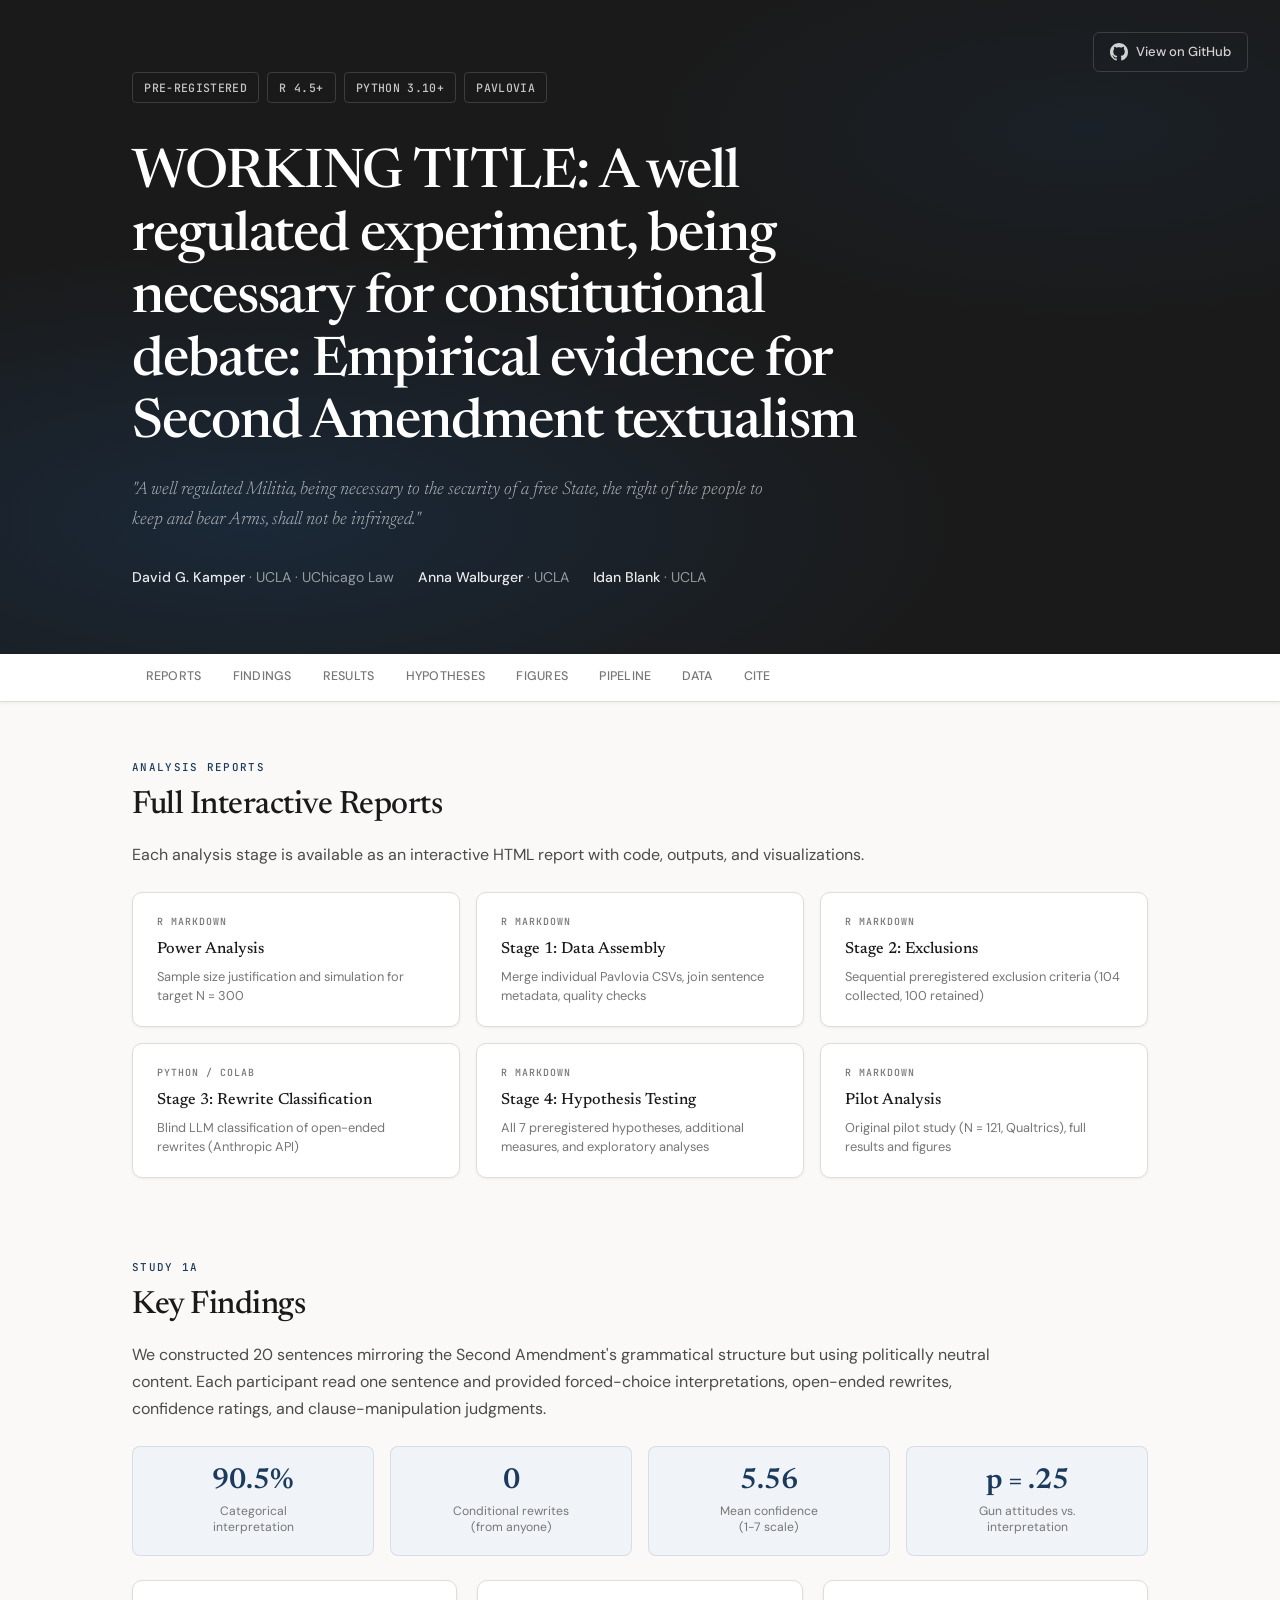
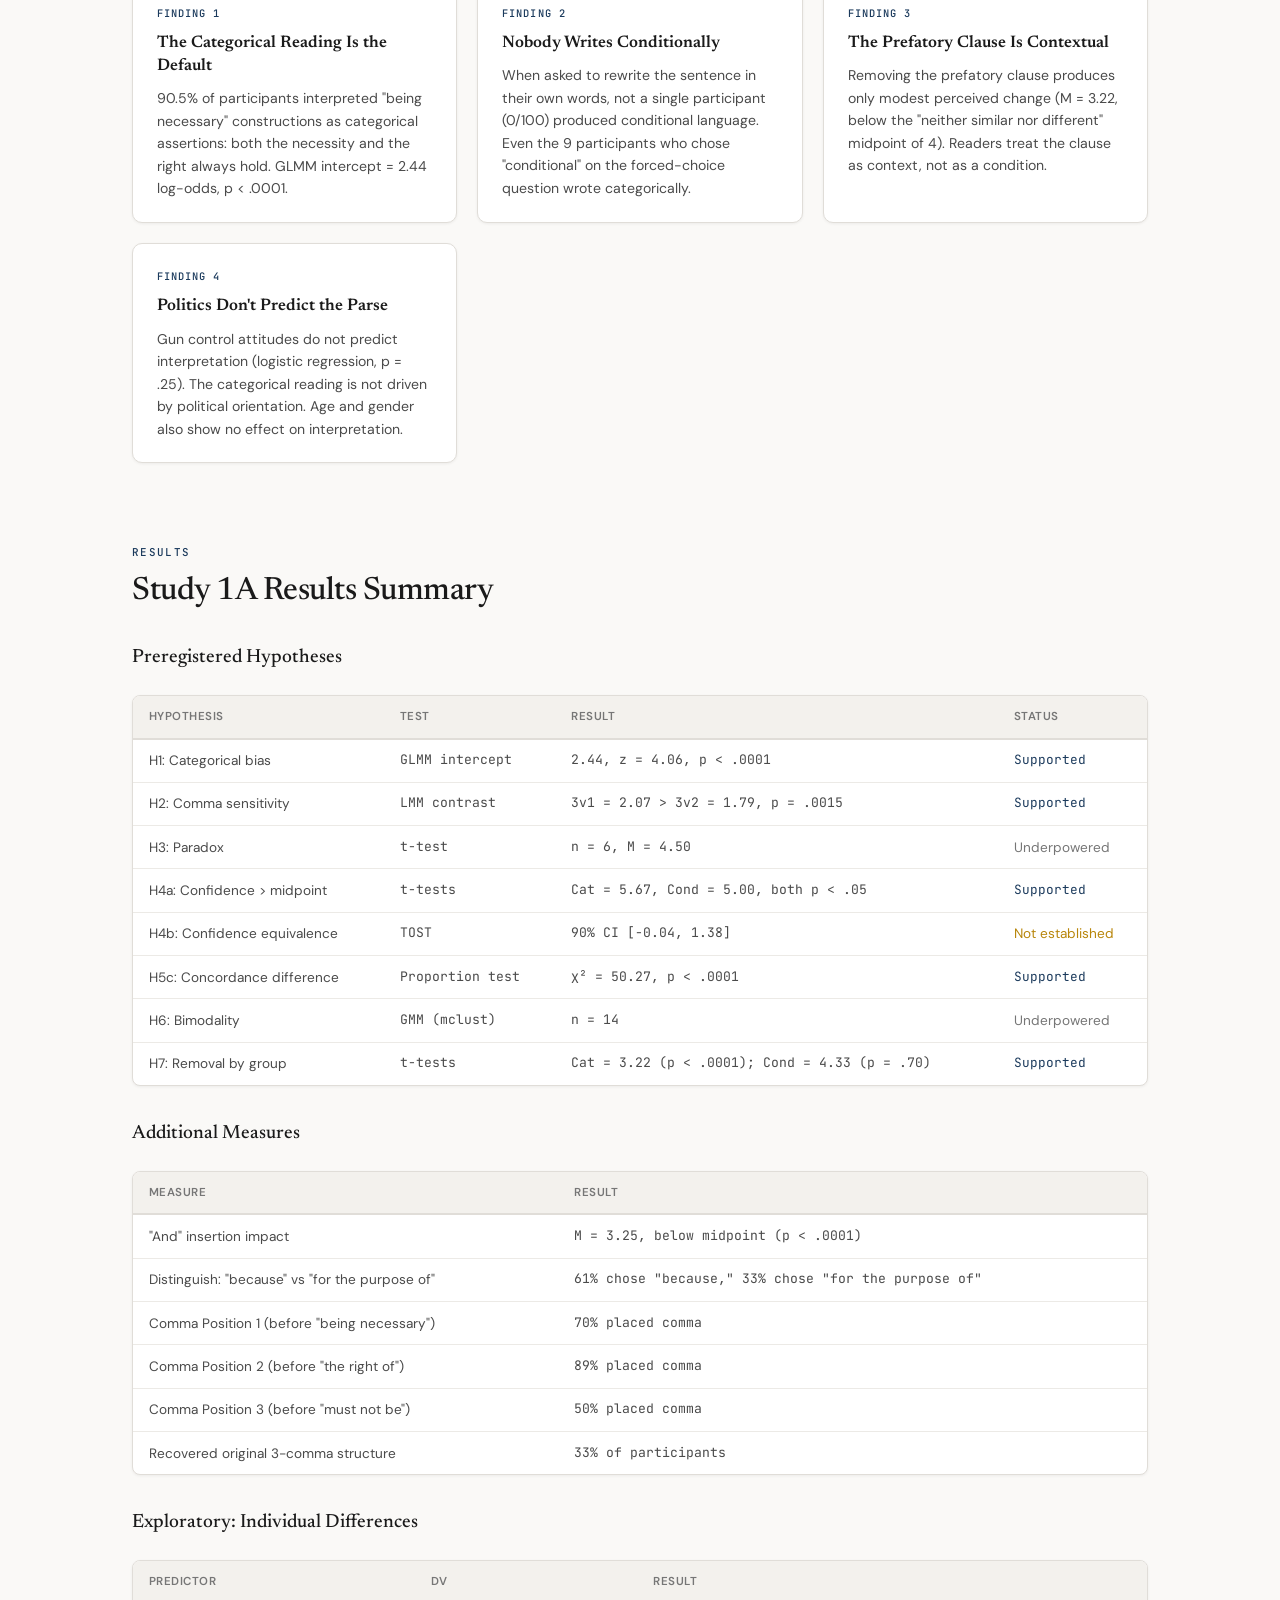
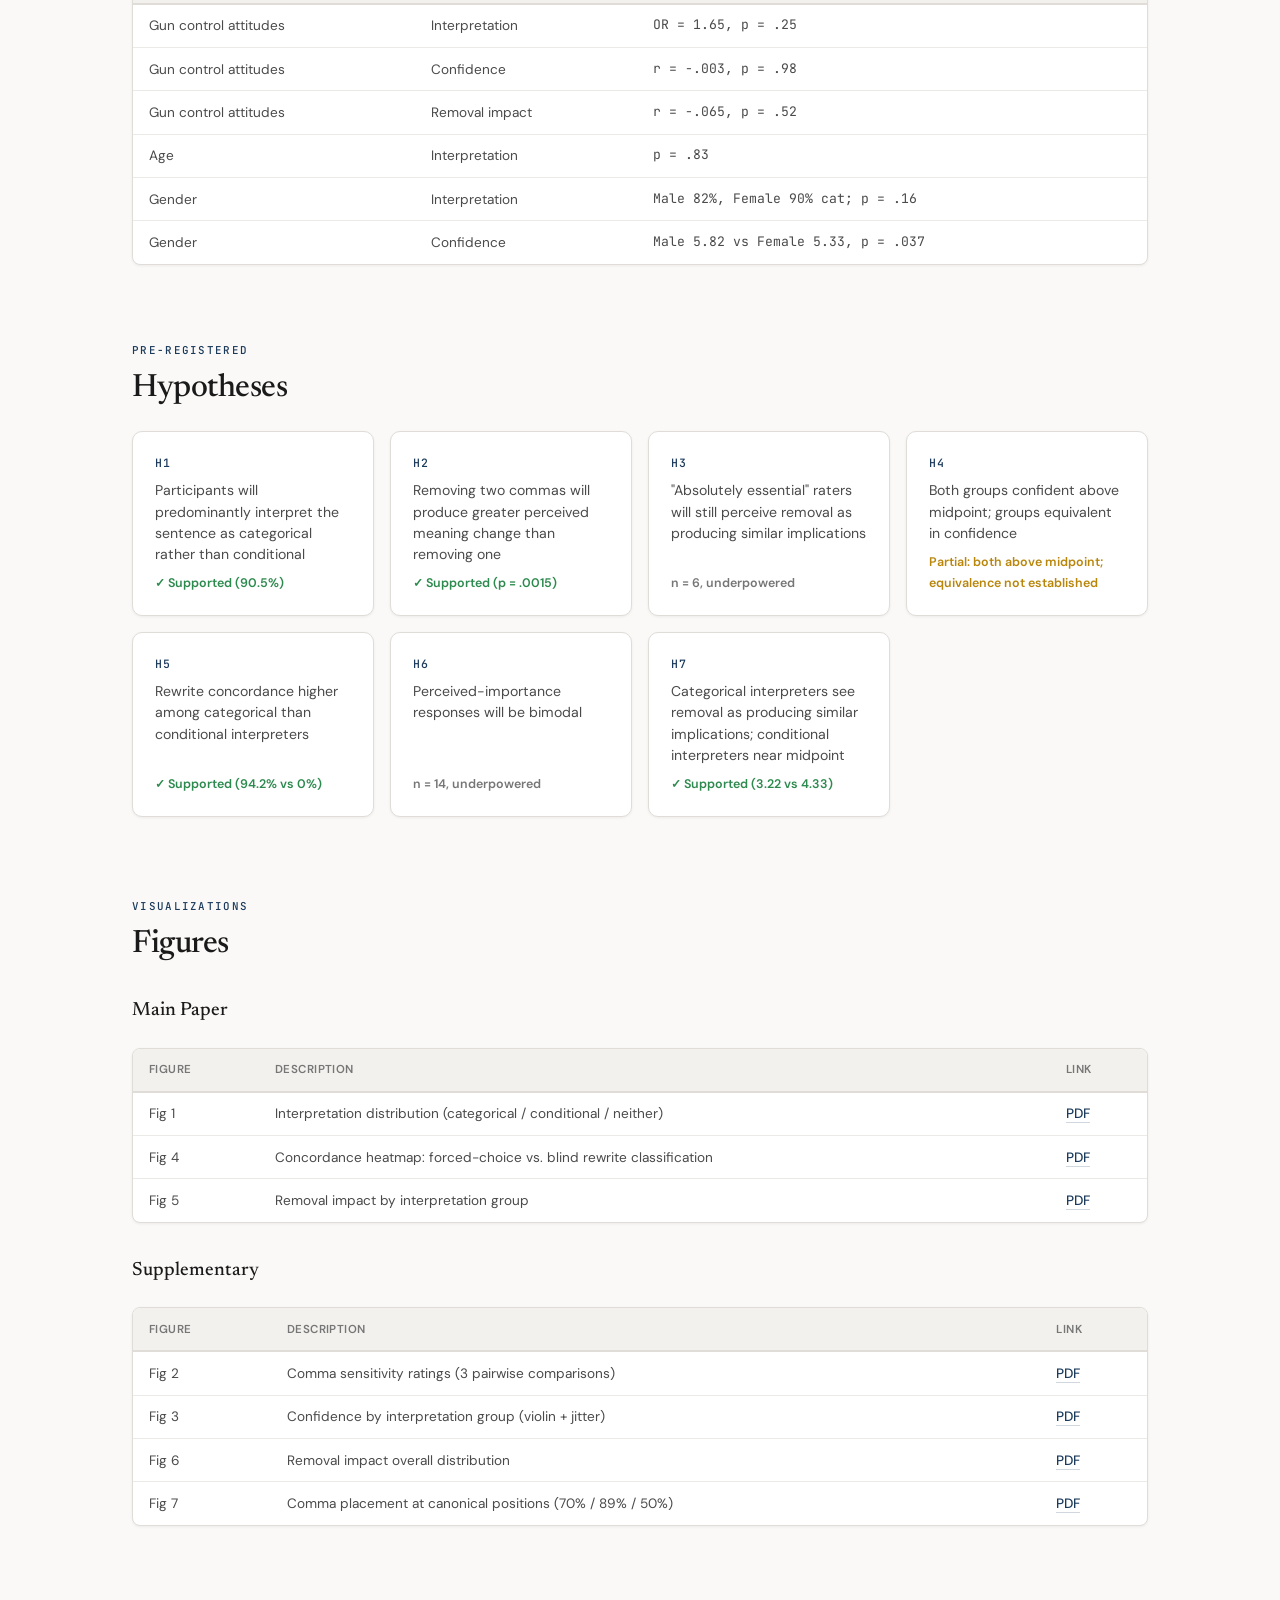
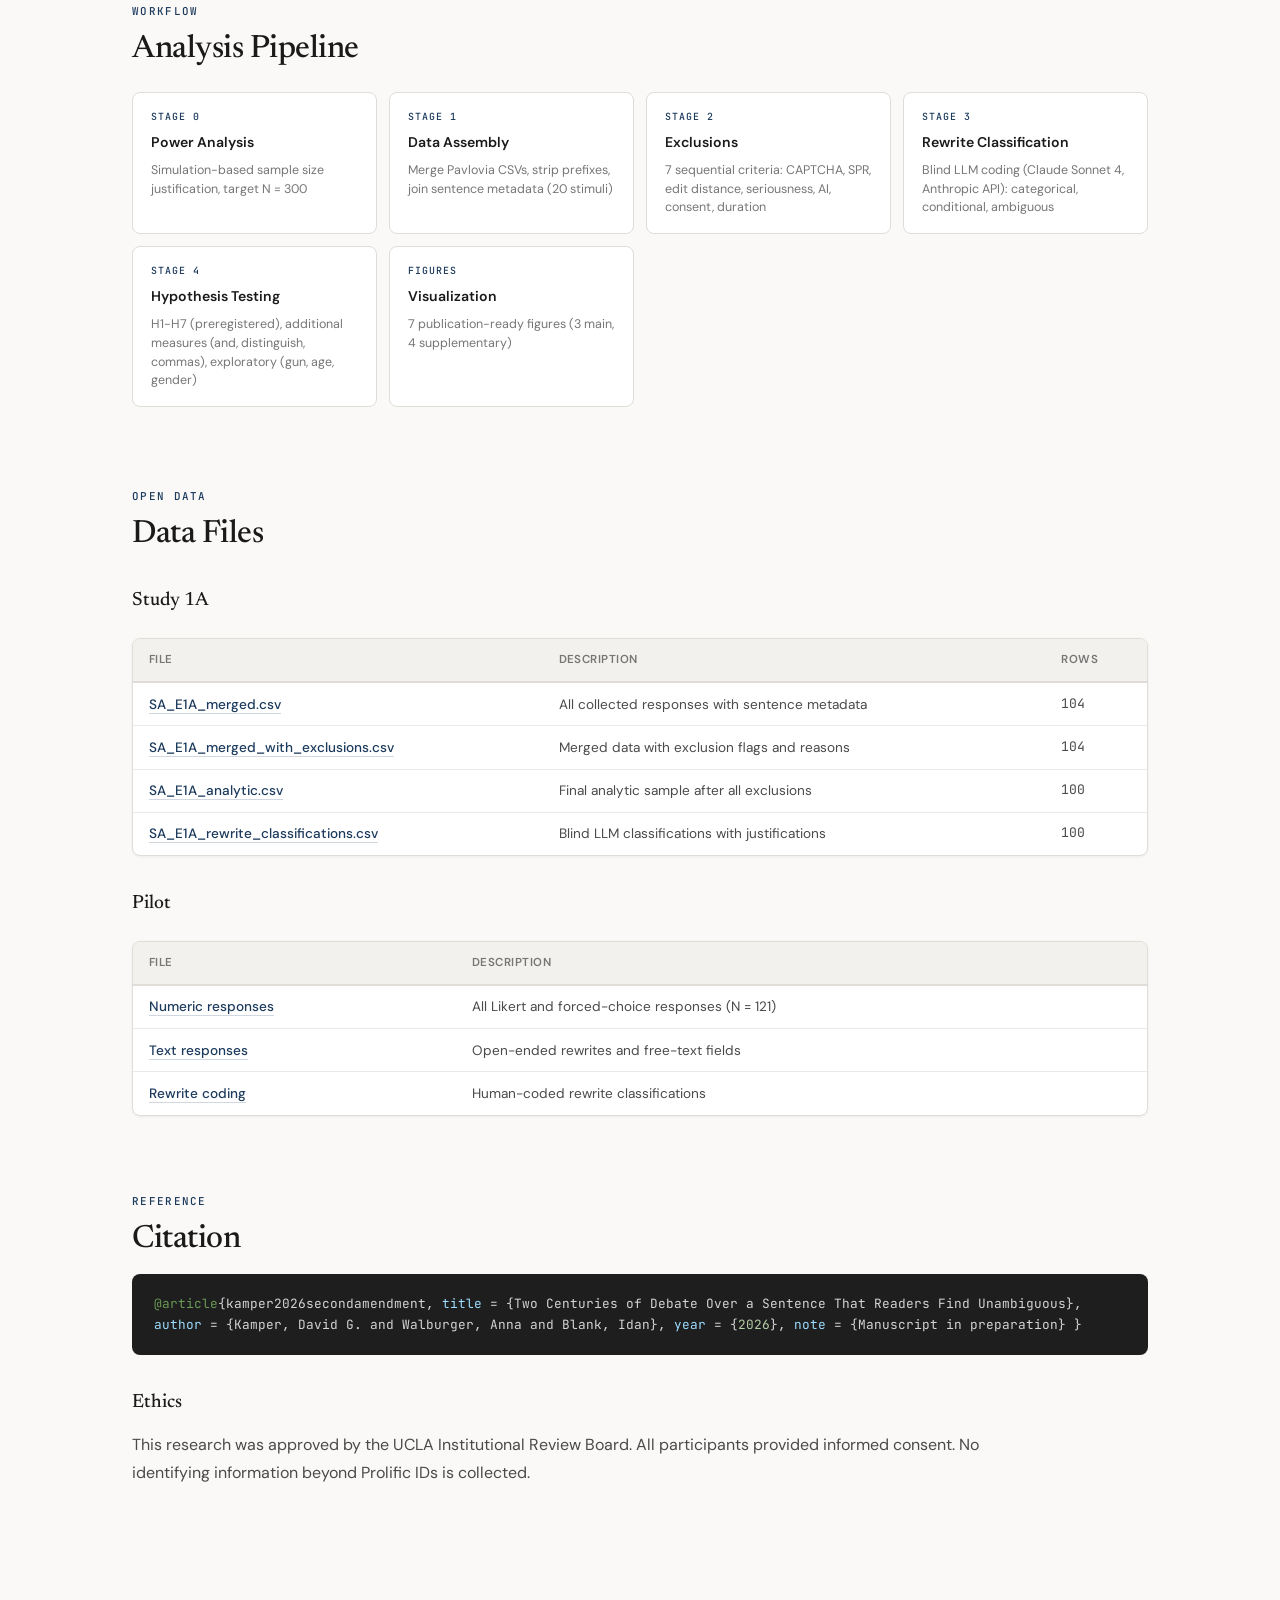
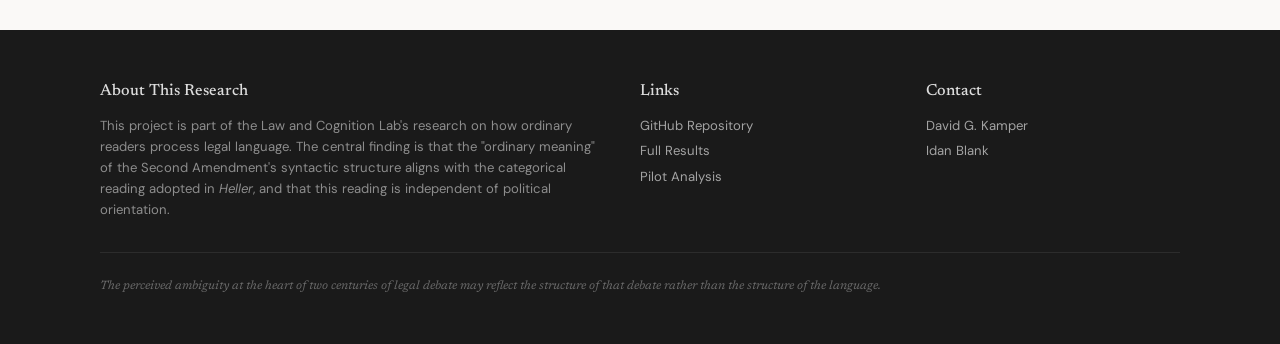
==== commit 7bf80c08: "Update title and description in index.html" ====
--- a/index.html
+++ b/index.html
@@ -4,7 +4,7 @@
 <meta charset="UTF-8">
 <meta name="viewport" content="width=device-width, initial-scale=1.0">
 <title>Two Centuries of Debate Over a Sentence That Readers Find Unambiguous</title>
-<meta name="description" content="Empirical evidence for Second Amendment textualism: how contemporary readers interpret 'being necessary' constructions">
+<meta name="description" content="WORKING TITLE: A well regulated experiment, being necessary for constitutional debate: Empirical evidence for Second Amendment textualism">
 <link rel="preconnect" href="https://fonts.googleapis.com">
 <link rel="preconnect" href="https://fonts.gstatic.com" crossorigin>
 <link href="https://fonts.googleapis.com/css2?family=Newsreader:ital,opsz,wght@0,6..72,300;0,6..72,400;0,6..72,500;0,6..72,600;1,6..72,400;1,6..72,500&family=JetBrains+Mono:wght@400;500&family=DM+Sans:ital,wght@0,400;0,500;0,600;1,400&display=swap" rel="stylesheet">
@@ -481,7 +481,7 @@
       <a href="https://www.python.org/" target="_blank" rel="noopener">Python 3.10+</a>
       <a href="https://pavlovia.org/" target="_blank" rel="noopener">Pavlovia</a>
     </div>
-    <h1>Two Centuries of Debate Over a Sentence That Readers Find Unambiguous</h1>
+    <h1>WORKING TITLE: A well regulated experiment, being necessary for constitutional debate: Empirical evidence for Second Amendment textualism</h1>
     <p class="hero-subtitle">"A well regulated Militia, being necessary to the security of a free State, the right of the people to keep and bear Arms, shall not be infringed."</p>
     <div class="hero-authors">
       <span><strong>David G. Kamper</strong> &middot; UCLA &middot; UChicago Law</span>
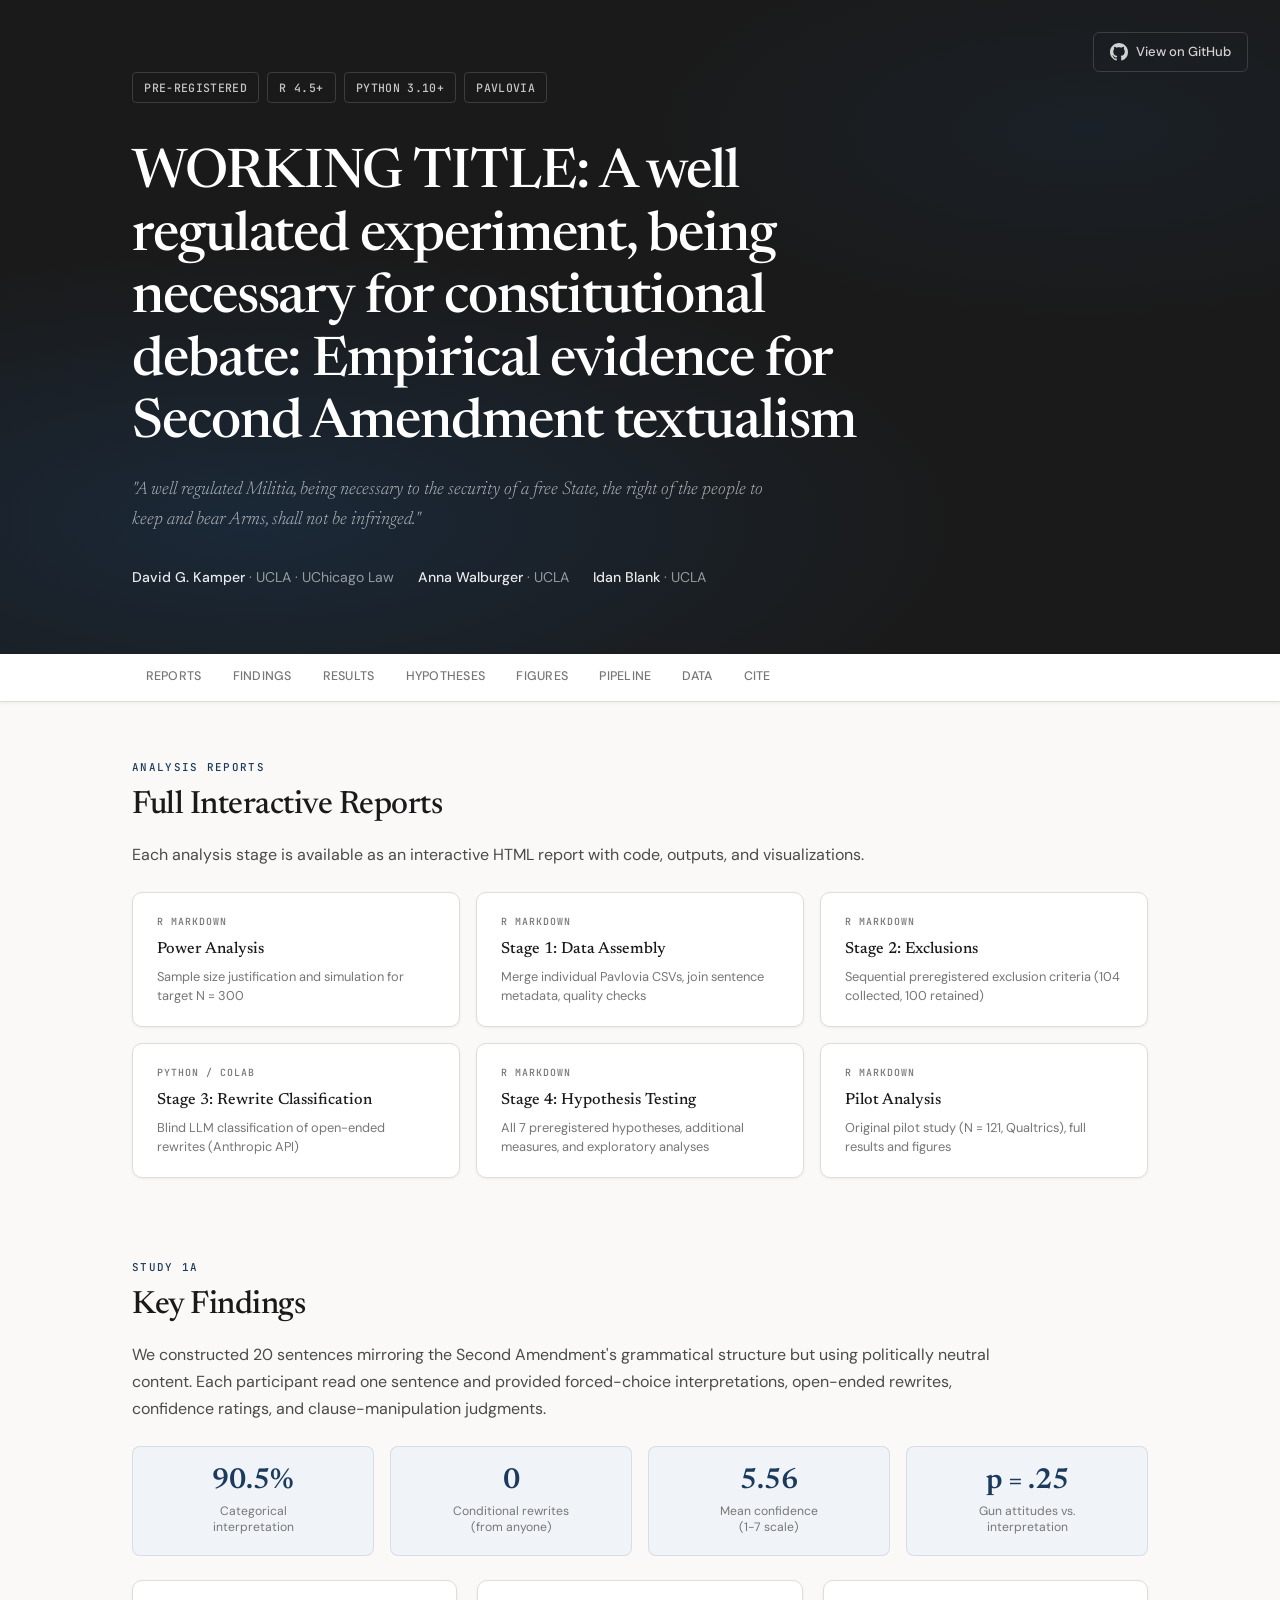
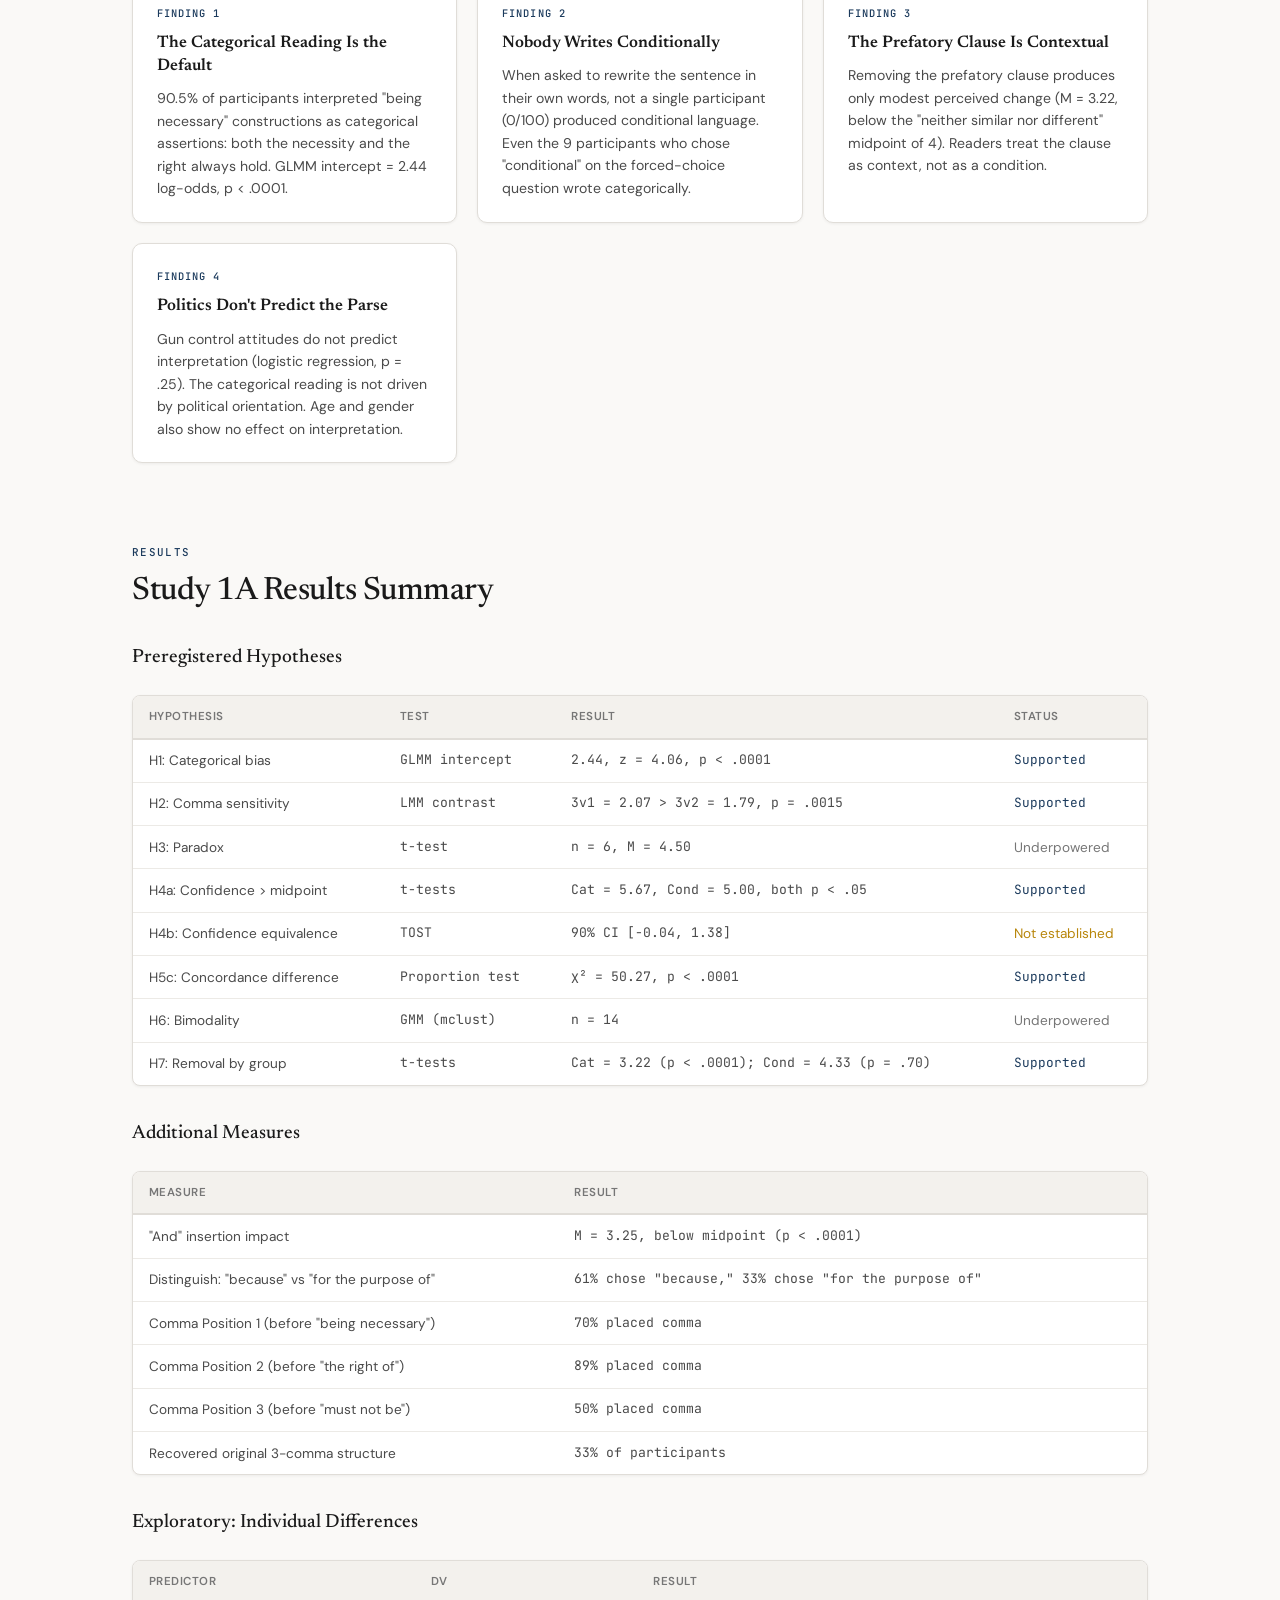
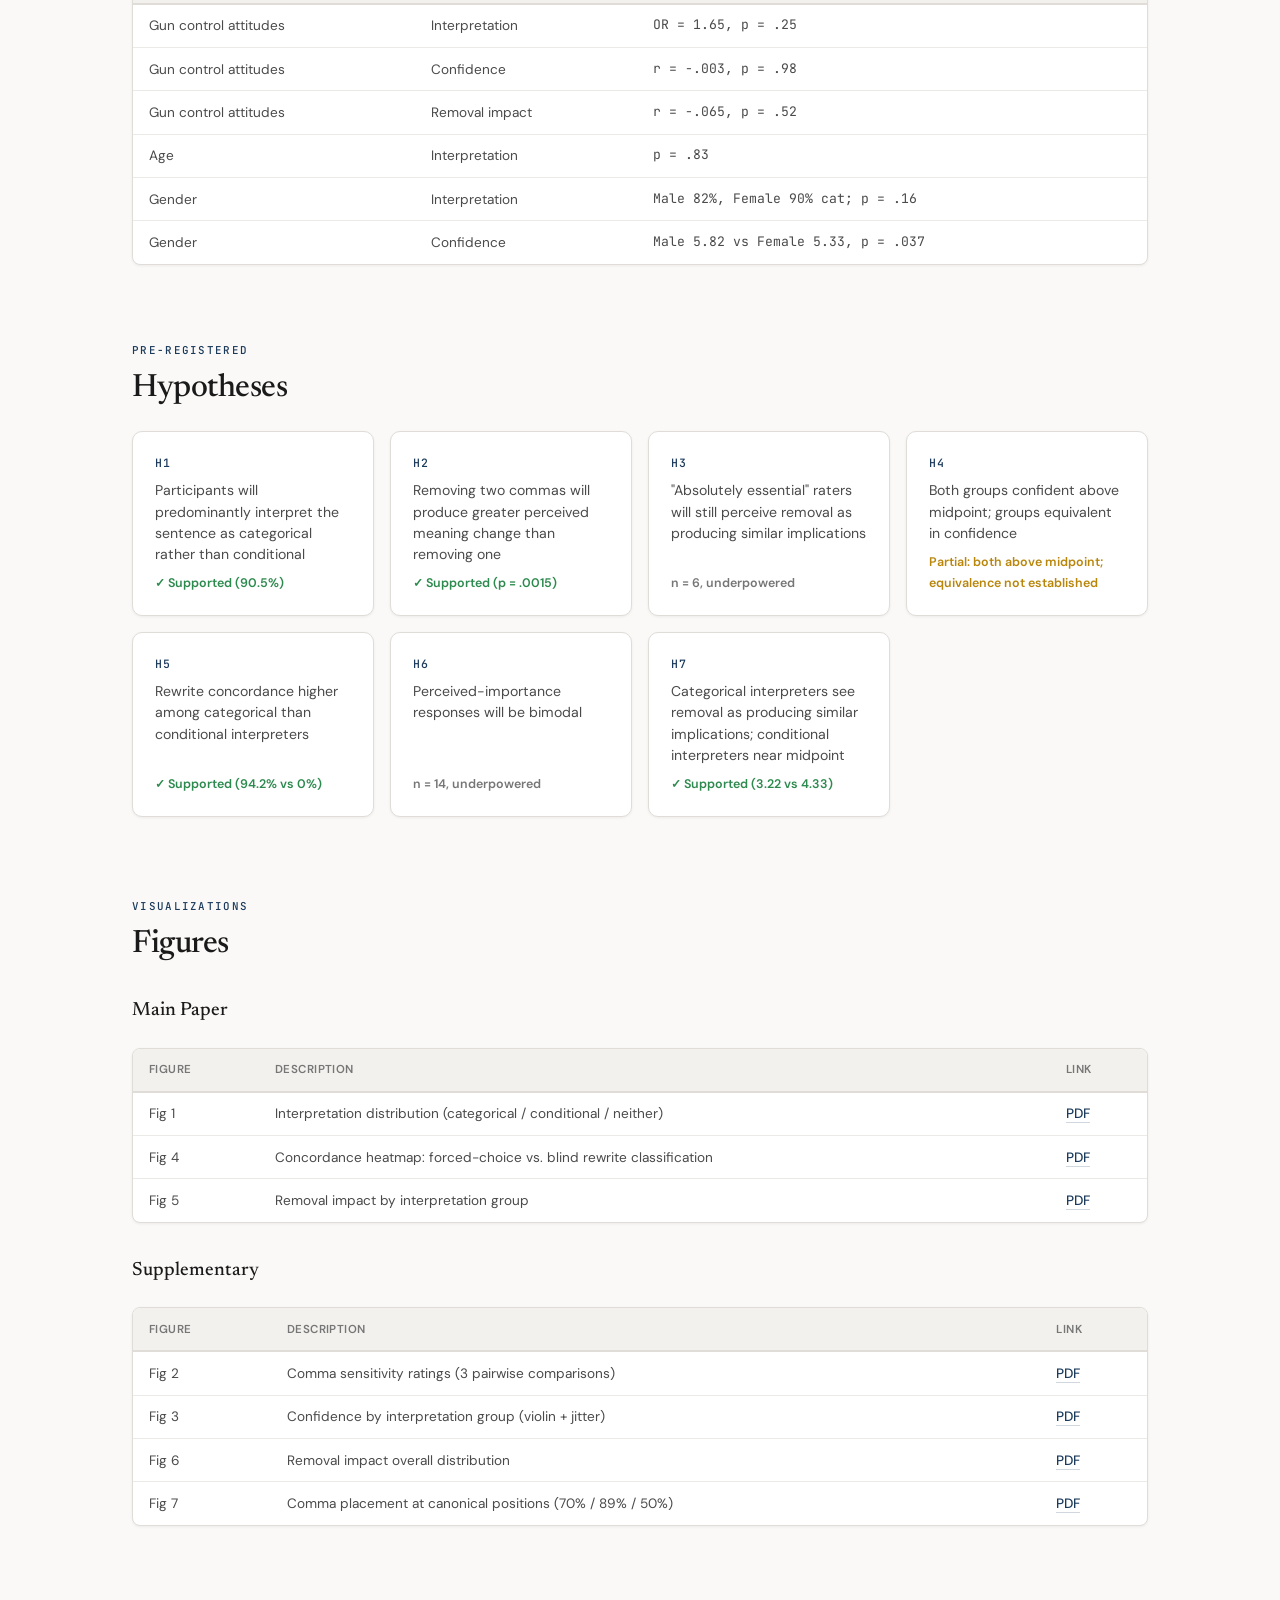
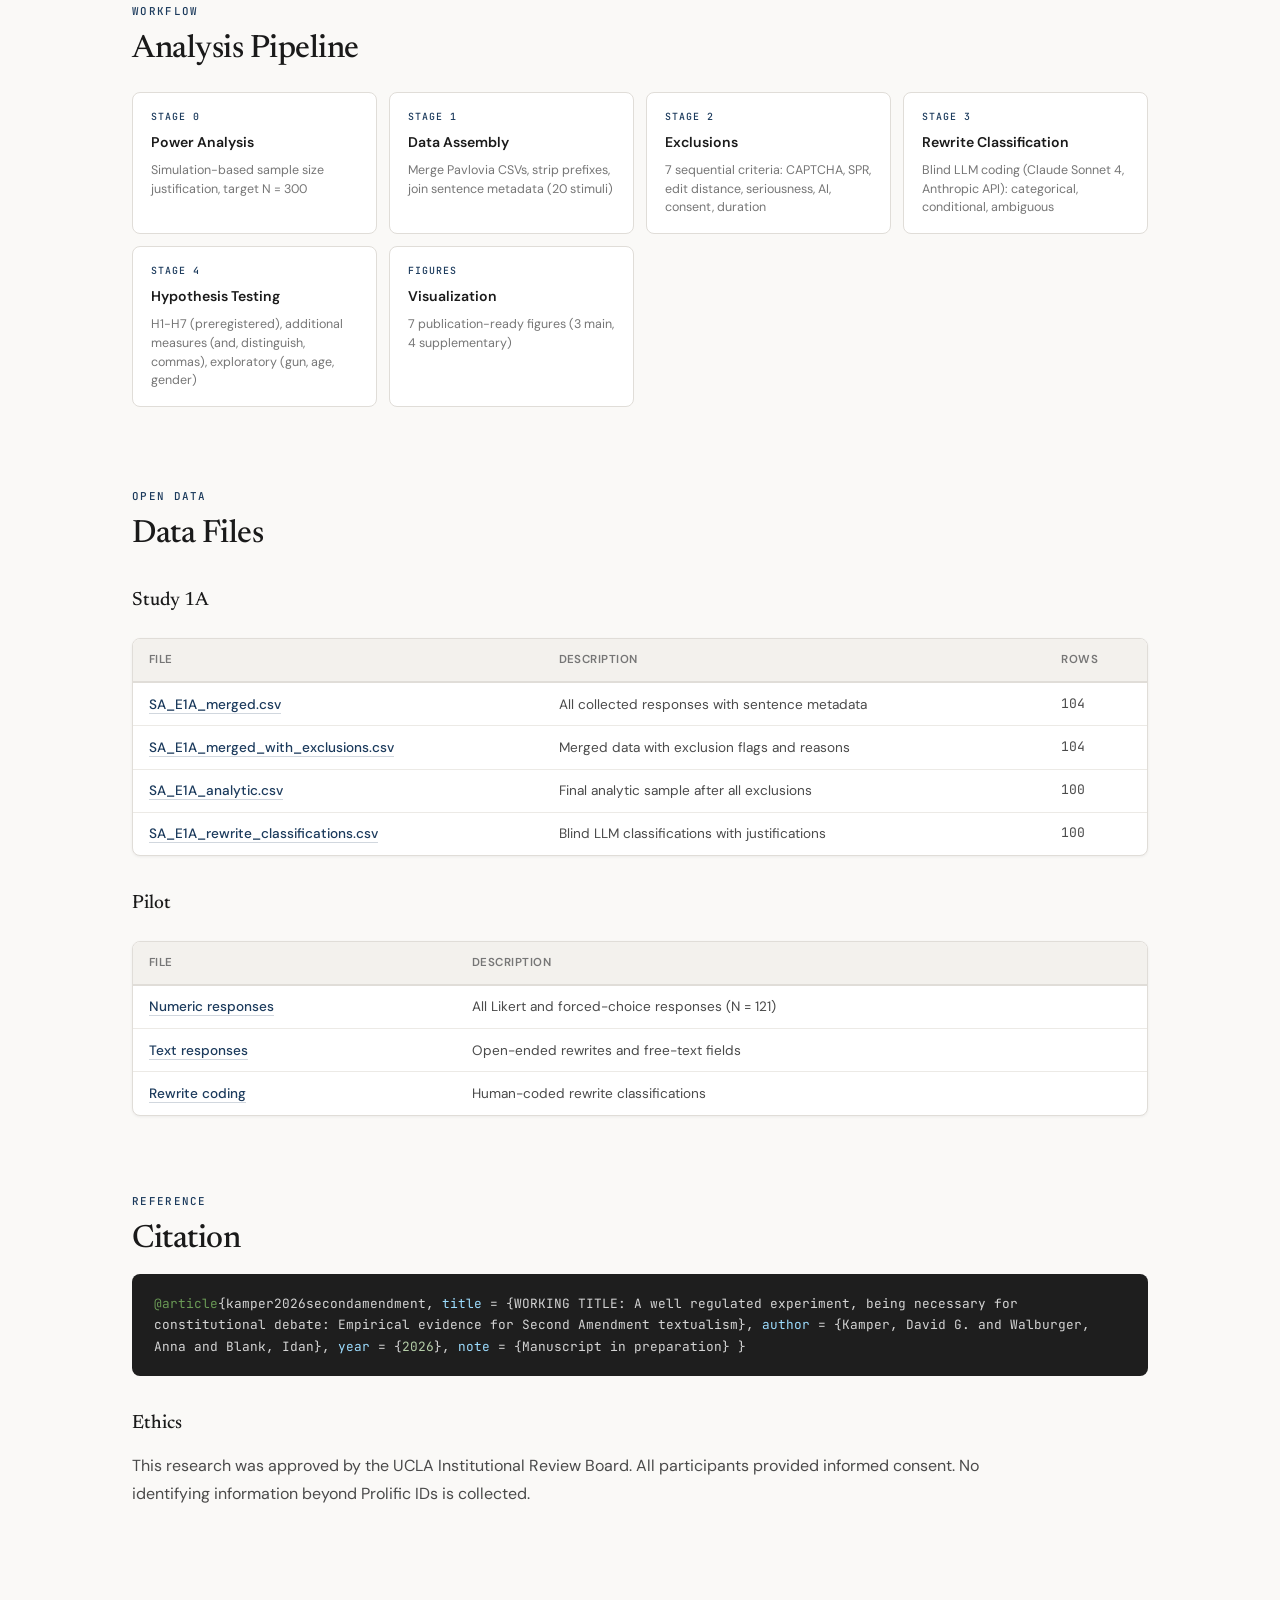
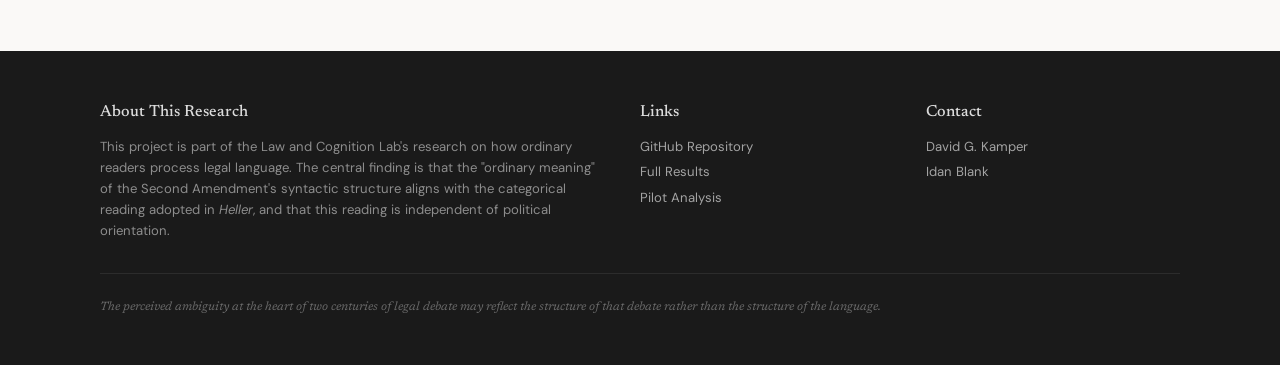
==== commit 6b2a05c9: "Update citation title in index.html" ====
--- a/index.html
+++ b/index.html
@@ -797,8 +797,7 @@
     <div class="section-label">Reference</div>
     <h2>Citation</h2>
     <div class="code-block"><span class="comment">@article</span>{kamper2026secondamendment,
-  <span class="key">title</span>   = {Two Centuries of Debate Over a Sentence That Readers
-           Find Unambiguous},
+  <span class="key">title</span>   = {WORKING TITLE: A well regulated experiment, being necessary for constitutional debate: Empirical evidence for Second Amendment textualism},
   <span class="key">author</span>  = {Kamper, David G. and Walburger, Anna and Blank, Idan},
   <span class="key">year</span>    = {<span class="val">2026</span>},
   <span class="key">note</span>    = {Manuscript in preparation}
